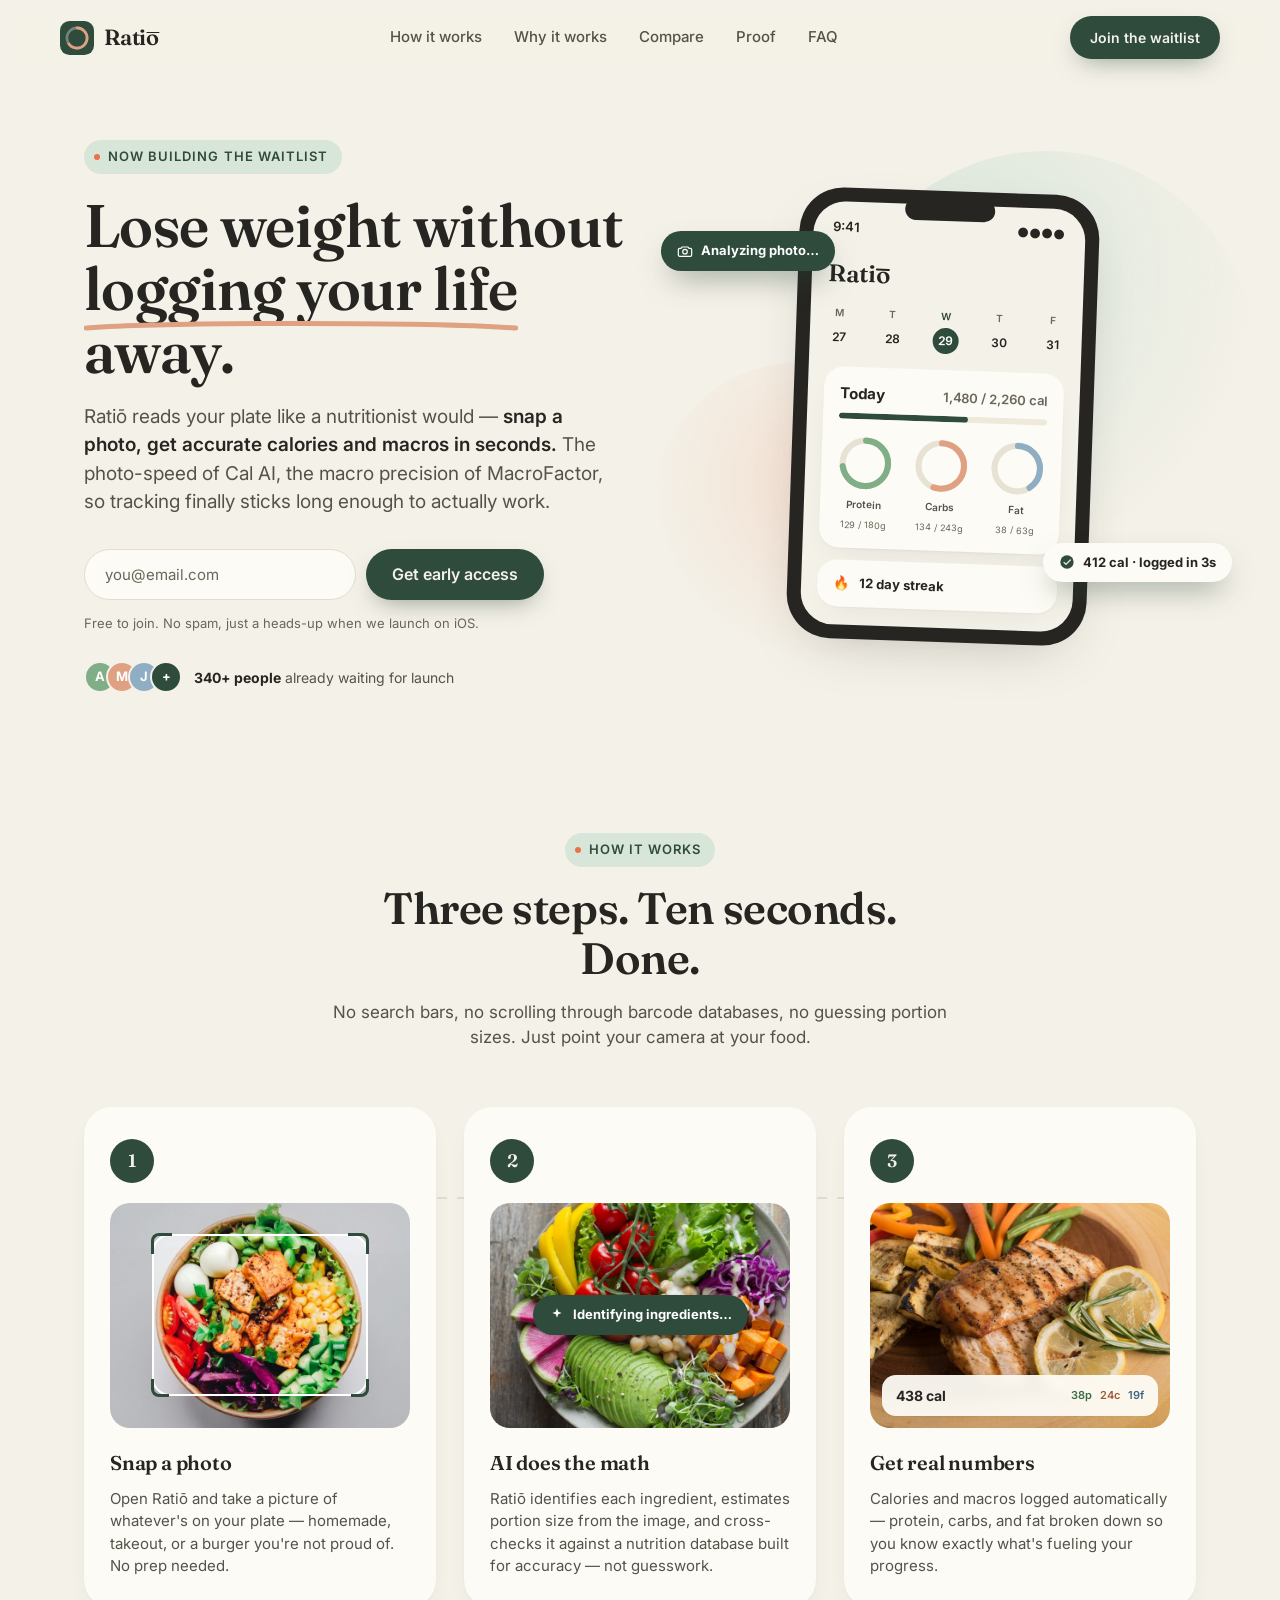
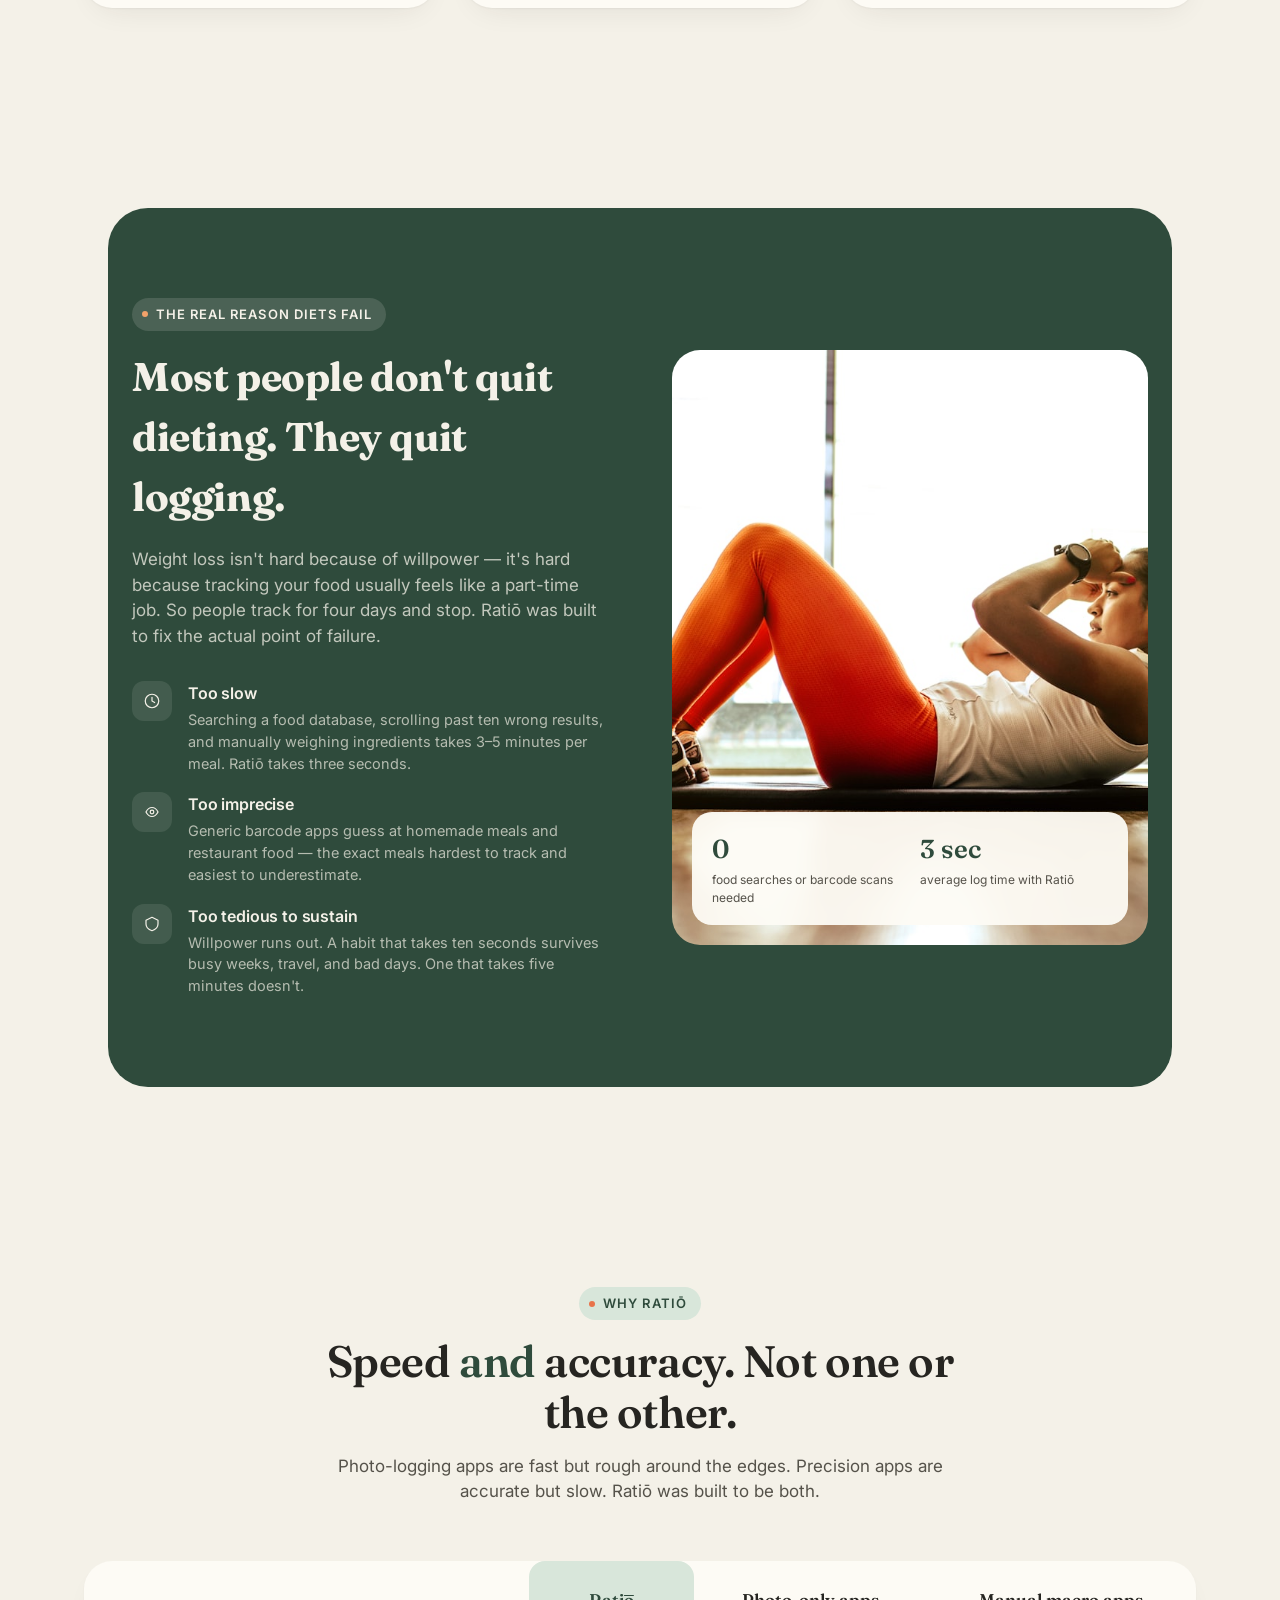
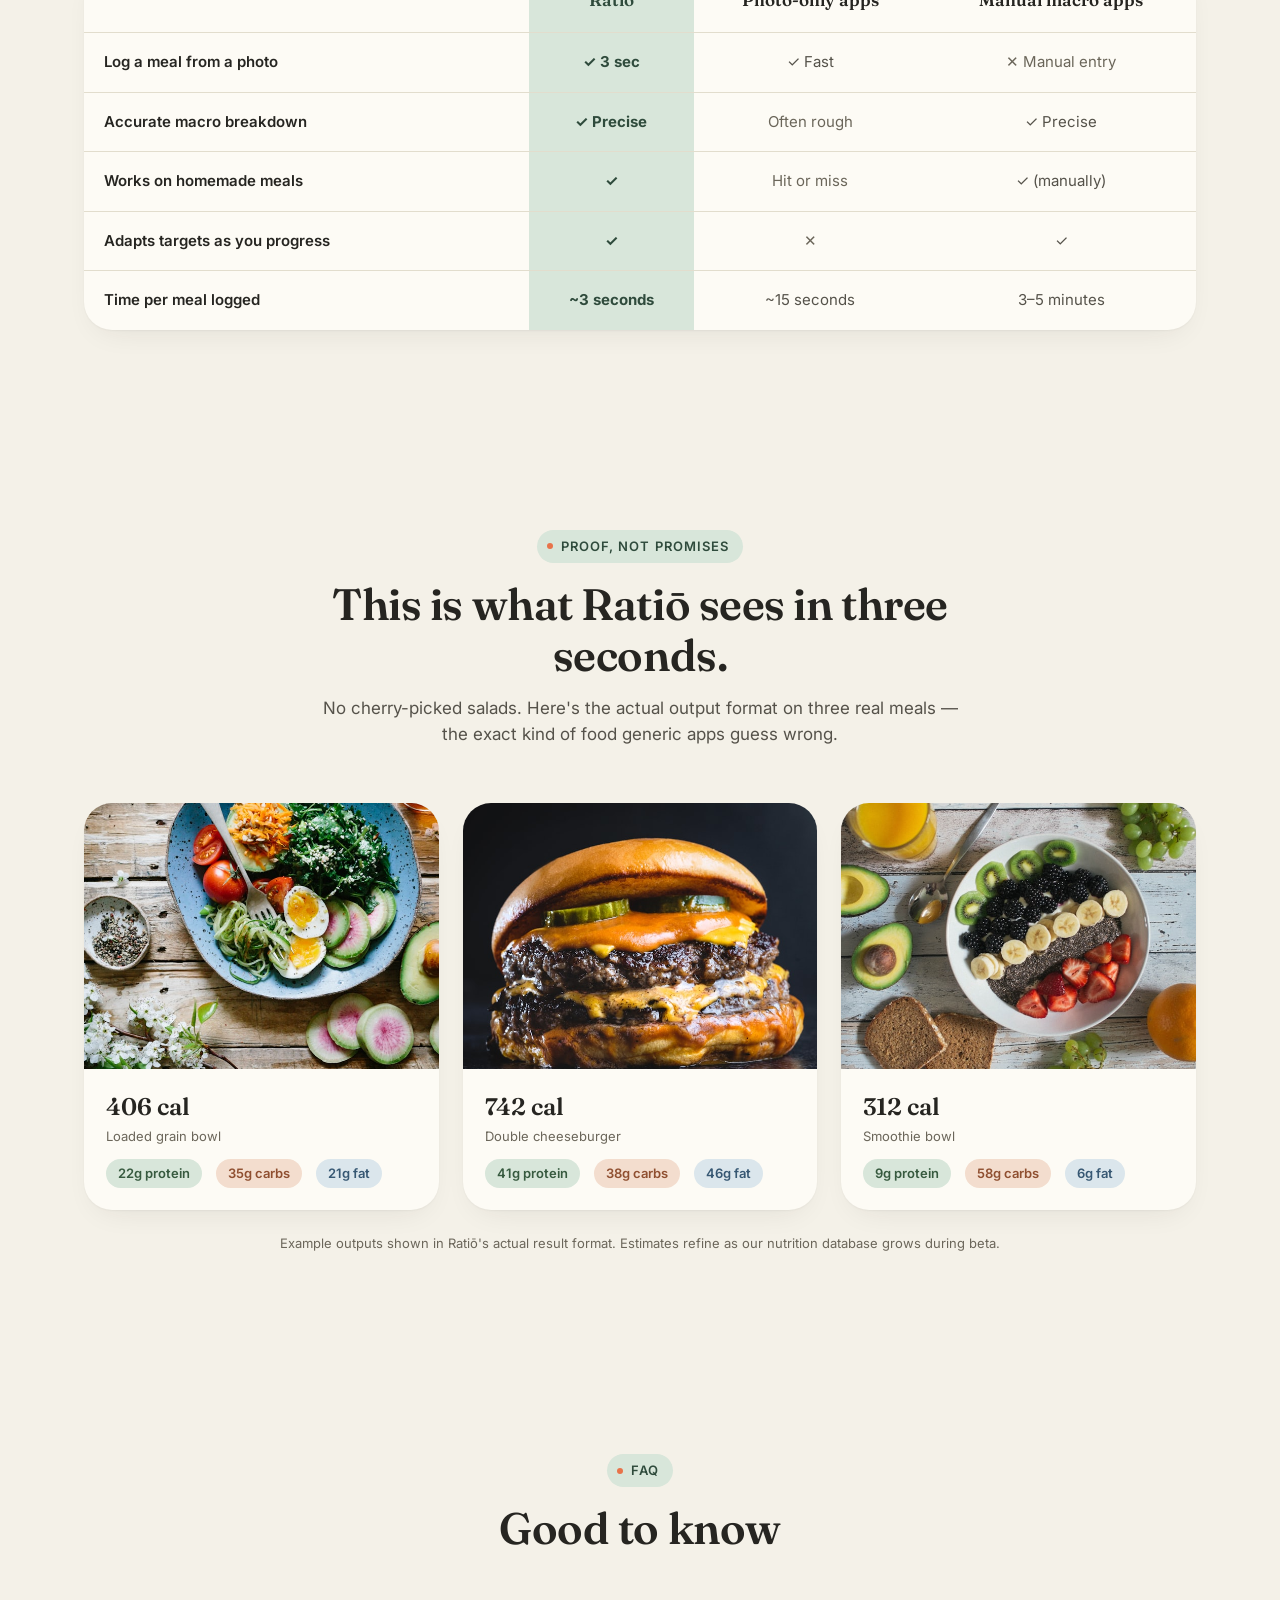
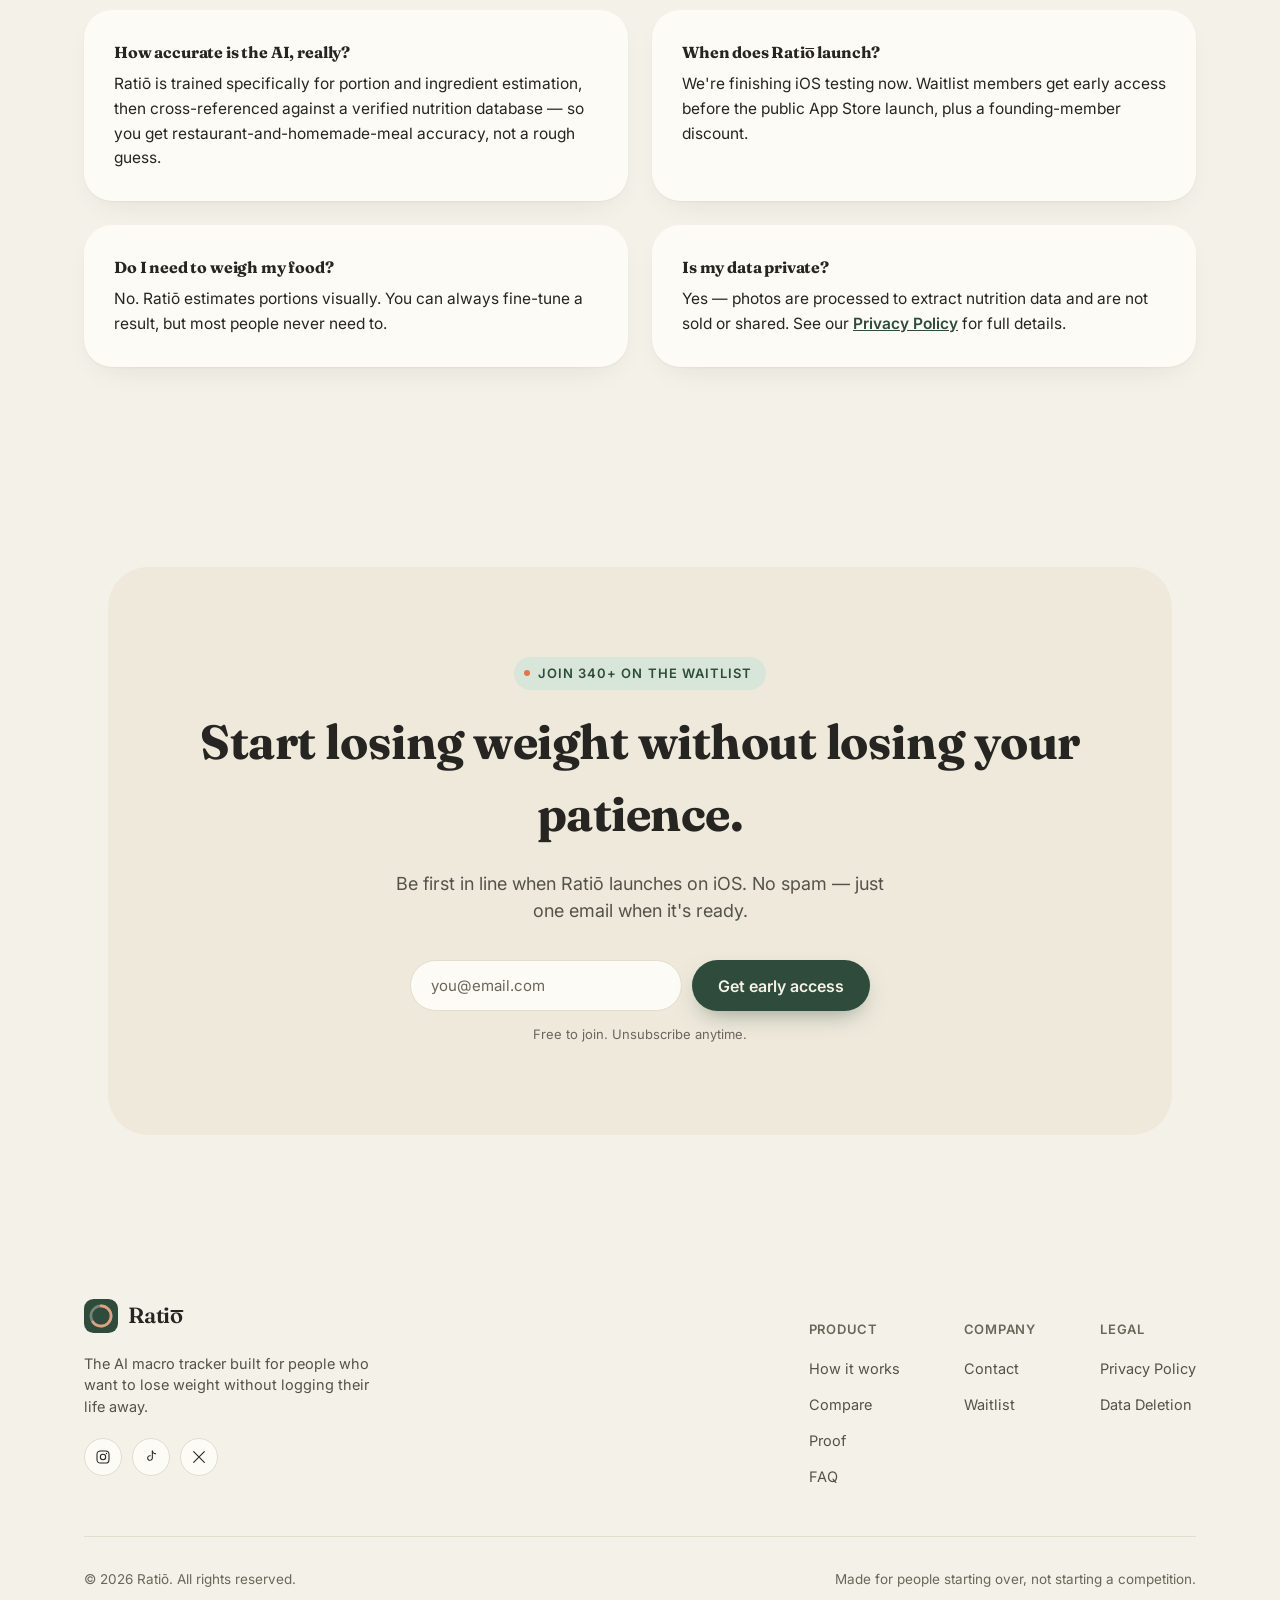
==== index.html @ 3ef9afa3 "Add Ratiō marketing landing page and privacy policy Static HTML/CSS/JS site with hero, how-it-works," ====
<!doctype html>
<html lang="en">
<head>
<meta charset="UTF-8" />
<meta name="viewport" content="width=device-width, initial-scale=1.0" />
<title>Ratiō — Snap a photo. Get your macros. Actually stick with it.</title>
<meta name="description" content="Ratiō is the AI calorie and macro tracker that reads your plate in seconds — the photo-speed of Cal AI with the accuracy of MacroFactor. Built for people who want to lose weight without the tedious logging." />

<meta property="og:title" content="Ratiō — AI Calorie & Macro Tracking" />
<meta property="og:description" content="Snap a photo. Get accurate calories and macros in seconds. The tracking app you'll actually stick with." />
<meta property="og:type" content="website" />
<meta property="og:url" content="https://ratioapp.com/" />
<meta property="og:image" content="https://ratioapp.com/assets/img/og-image.jpg" />
<meta property="og:image:width" content="1200" />
<meta property="og:image:height" content="630" />
<meta property="og:site_name" content="Ratiō" />
<meta name="twitter:card" content="summary_large_image" />
<meta name="twitter:title" content="Ratiō — AI Calorie & Macro Tracking" />
<meta name="twitter:description" content="Snap a photo. Get accurate calories and macros in seconds. The tracking app you'll actually stick with." />
<meta name="twitter:image" content="https://ratioapp.com/assets/img/og-image.jpg" />

<meta name="theme-color" content="#f4f1e8" />
<link rel="icon" href="data:image/svg+xml,%3Csvg xmlns='http://www.w3.org/2000/svg' viewBox='0 0 64 64'%3E%3Crect width='64' height='64' rx='16' fill='%232F4B3C'/%3E%3Ccircle cx='32' cy='32' r='19' fill='none' stroke='%23F4F1E8' stroke-width='5'/%3E%3Ccircle cx='32' cy='32' r='19' fill='none' stroke='%23E0A183' stroke-width='5' stroke-dasharray='60 60' stroke-linecap='round' transform='rotate(-90 32 32)'/%3E%3C/svg%3E" />
<link rel="apple-touch-icon" href="assets/img/apple-touch-icon.png" />
<link rel="icon" type="image/png" sizes="32x32" href="assets/img/favicon-32.png" />
<link rel="icon" type="image/png" sizes="512x512" href="assets/img/icon-512.png" />

<link rel="preconnect" href="https://fonts.googleapis.com">
<link rel="preconnect" href="https://fonts.gstatic.com" crossorigin>
<link href="https://fonts.googleapis.com/css2?family=Fraunces:opsz,wght@9..144,500;9..144,600;9..144,700&family=Inter:wght@400;500;600;700;800&display=swap" rel="stylesheet">

<link rel="stylesheet" href="styles.css" />
</head>
<body>

<header class="nav" id="nav">
  <div class="wrap nav-inner">
    <a href="/" class="brand">
      <svg class="brand-mark" viewBox="0 0 64 64" fill="none" xmlns="http://www.w3.org/2000/svg">
        <rect width="64" height="64" rx="18" fill="#2F4B3C"/>
        <circle cx="32" cy="32" r="19" fill="none" stroke="#F4F1E8" stroke-width="5" opacity="0.35"/>
        <circle cx="32" cy="32" r="19" fill="none" stroke="#E0A183" stroke-width="5" stroke-dasharray="119.4" stroke-dashoffset="42" stroke-linecap="round" transform="rotate(-90 32 32)"/>
      </svg>
      <span class="brand-name">Rati<span class="o-mac">o</span></span>
    </a>
    <nav class="nav-links">
      <a href="#how-it-works">How it works</a>
      <a href="#why">Why it works</a>
      <a href="#compare">Compare</a>
      <a href="#accuracy">Proof</a>
      <a href="#faq">FAQ</a>
    </nav>
    <div class="nav-cta">
      <a href="#waitlist" class="btn btn-primary">Join the waitlist</a>
    </div>
    <button class="nav-toggle" aria-label="Toggle menu" aria-expanded="false" aria-controls="mobile-menu">
      <svg class="icon-menu" width="18" height="18" viewBox="0 0 18 18" fill="none"><path d="M2 5h14M2 9h14M2 13h14" stroke="#262521" stroke-width="1.6" stroke-linecap="round"/></svg>
      <svg class="icon-close" width="18" height="18" viewBox="0 0 18 18" fill="none"><path d="M3 3l12 12M15 3L3 15" stroke="#262521" stroke-width="1.6" stroke-linecap="round"/></svg>
    </button>
    <nav class="mobile-menu" id="mobile-menu" aria-label="Mobile">
      <a href="#how-it-works">How it works</a>
      <a href="#why">Why it works</a>
      <a href="#compare">Compare</a>
      <a href="#accuracy">Proof</a>
      <a href="#faq">FAQ</a>
      <a href="#waitlist" class="btn btn-primary btn-block">Join the waitlist</a>
    </nav>
  </div>
</header>

<main>
  <!-- ============ HERO ============ -->
  <section class="hero">
    <div class="wrap hero-grid">
      <div class="hero-copy" data-reveal>
        <span class="eyebrow"><span class="dot"></span>Now building the waitlist</span>
        <h1>Lose weight without <span class="underline">logging your life<svg viewBox="0 0 300 12" preserveAspectRatio="none"><path d="M2 9C60 3 240 3 298 9" stroke="#E0A183" stroke-width="5" stroke-linecap="round" fill="none"/></svg></span> away.</h1>
        <p class="hero-sub">Ratiō reads your plate like a nutritionist would — <strong>snap a photo, get accurate calories and macros in seconds.</strong> The photo-speed of Cal AI, the macro precision of MacroFactor, so tracking finally sticks long enough to actually work.</p>

        <form class="waitlist-form" id="waitlist-form">
          <input type="email" id="waitlist-email" placeholder="you@email.com" required aria-label="Email address" />
          <button type="submit" class="btn btn-primary">Get early access</button>
        </form>
        <div class="form-success" id="form-success">
          <svg width="20" height="20" viewBox="0 0 20 20" fill="none"><circle cx="10" cy="10" r="10" fill="#2F4B3C"/><path d="M6 10.5l2.5 2.5L14 7.5" stroke="#F4F1E8" stroke-width="1.8" stroke-linecap="round" stroke-linejoin="round"/></svg>
          You're on the list — we'll email you when Ratiō launches.
        </div>
        <p class="form-note">Free to join. No spam, just a heads-up when we launch on iOS.</p>

        <div class="hero-proof">
          <div class="avatar-stack">
            <span>A</span><span>M</span><span>J</span><span>+</span>
          </div>
          <p class="hero-proof-text"><strong>340+ people</strong> already waiting for launch</p>
        </div>
      </div>

      <div class="hero-visual" data-reveal>
        <div class="blob blob-1"></div>
        <div class="blob blob-2"></div>

        <div class="snap-badge top">
          <svg width="16" height="16" viewBox="0 0 24 24" fill="none"><path d="M4 8h2l1.5-2h9L18 8h2a2 2 0 012 2v8a2 2 0 01-2 2H4a2 2 0 01-2-2v-8a2 2 0 012-2z" stroke="#fff" stroke-width="1.8" stroke-linejoin="round"/><circle cx="12" cy="13" r="3.4" stroke="#fff" stroke-width="1.8"/></svg>
          Analyzing photo…
        </div>

        <div class="phone">
          <div class="phone-notch"></div>
          <div class="phone-screen">
            <div class="phone-status">
              <span>9:41</span>
              <span>●●●●</span>
            </div>
            <div class="phone-body">
              <div class="phone-app-title">Rati<span class="o-mac">o</span></div>
              <div class="day-strip">
                <div class="day"><span>M</span><span class="num">27</span></div>
                <div class="day"><span>T</span><span class="num">28</span></div>
                <div class="day active"><span>W</span><span class="num">29</span></div>
                <div class="day"><span>T</span><span class="num">30</span></div>
                <div class="day"><span>F</span><span class="num">31</span></div>
              </div>

              <div class="today-card">
                <div class="today-card-head">
                  <span class="label">Today</span>
                  <span class="value">1,480 / 2,260 cal</span>
                </div>
                <div class="progress-track"><div class="progress-fill"></div></div>

                <div class="rings">
                  <div class="ring">
                    <svg width="56" height="56" viewBox="0 0 64 64">
                      <circle cx="32" cy="32" r="26" fill="none" stroke="#e7e2d3" stroke-width="7"/>
                      <circle cx="32" cy="32" r="26" fill="none" stroke="#7fae87" stroke-width="7" stroke-linecap="round" stroke-dasharray="163.4" stroke-dashoffset="46"/>
                    </svg>
                    <span class="ring-label">Protein</span>
                    <span class="ring-value">129 / 180g</span>
                  </div>
                  <div class="ring">
                    <svg width="56" height="56" viewBox="0 0 64 64">
                      <circle cx="32" cy="32" r="26" fill="none" stroke="#e7e2d3" stroke-width="7"/>
                      <circle cx="32" cy="32" r="26" fill="none" stroke="#e0a183" stroke-width="7" stroke-linecap="round" stroke-dasharray="163.4" stroke-dashoffset="74"/>
                    </svg>
                    <span class="ring-label">Carbs</span>
                    <span class="ring-value">134 / 243g</span>
                  </div>
                  <div class="ring">
                    <svg width="56" height="56" viewBox="0 0 64 64">
                      <circle cx="32" cy="32" r="26" fill="none" stroke="#e7e2d3" stroke-width="7"/>
                      <circle cx="32" cy="32" r="26" fill="none" stroke="#8faec4" stroke-width="7" stroke-linecap="round" stroke-dasharray="163.4" stroke-dashoffset="98"/>
                    </svg>
                    <span class="ring-label">Fat</span>
                    <span class="ring-value">38 / 63g</span>
                  </div>
                </div>
              </div>

              <div class="streak-card">
                <span>🔥</span> 12 day streak
              </div>
            </div>
          </div>
        </div>

        <div class="snap-badge bottom">
          <svg width="16" height="16" viewBox="0 0 24 24" fill="none"><circle cx="12" cy="12" r="10" fill="#2F4B3C"/><path d="M7.5 12.5l3 3L17 9" stroke="#F4F1E8" stroke-width="1.8" stroke-linecap="round" stroke-linejoin="round"/></svg>
          412 cal · logged in 3s
        </div>
      </div>
    </div>
  </section>

  <!-- ============ HOW IT WORKS ============ -->
  <section id="how-it-works">
    <div class="wrap">
      <div class="section-head" data-reveal>
        <span class="eyebrow"><span class="dot"></span>How it works</span>
        <h2>Three steps. Ten seconds. Done.</h2>
        <p>No search bars, no scrolling through barcode databases, no guessing portion sizes. Just point your camera at your food.</p>
      </div>

      <div class="steps">
        <div class="step" data-reveal>
          <div class="step-num">1</div>
          <div class="step-media">
            <img src="assets/img/gallery-bowl-white.jpg" alt="A plate of food being photographed for logging" loading="lazy" />
            <div class="step-overlay"><div class="scan-frame"><span class="c3"></span><span class="c4"></span></div></div>
          </div>
          <h3>Snap a photo</h3>
          <p>Open Ratiō and take a picture of whatever's on your plate — homemade, takeout, or a burger you're not proud of. No prep needed.</p>
        </div>

        <div class="step" data-reveal>
          <div class="step-num">2</div>
          <div class="step-media">
            <img src="assets/img/gallery-bowl-rainbow.jpg" alt="AI analyzing ingredients and portions" loading="lazy" />
            <div class="step-overlay">
              <div class="snap-badge" style="position:static;">
                <svg width="16" height="16" viewBox="0 0 24 24" fill="none"><path d="M12 2l1.8 5.2L19 9l-5.2 1.8L12 16l-1.8-5.2L5 9l5.2-1.8L12 2z" fill="#fff"/></svg>
                Identifying ingredients…
              </div>
            </div>
          </div>
          <h3>AI does the math</h3>
          <p>Ratiō identifies each ingredient, estimates portion size from the image, and cross-checks it against a nutrition database built for accuracy — not guesswork.</p>
        </div>

        <div class="step" data-reveal>
          <div class="step-num">3</div>
          <div class="step-media">
            <img src="assets/img/gallery-chicken.jpg" alt="Accurate calorie and macro results" loading="lazy" />
            <div class="step-overlay">
              <div class="result-chip">
                <span class="cal">438 cal</span>
                <span class="macros"><span class="p">38p</span><span class="c">24c</span><span class="f">19f</span></span>
              </div>
            </div>
          </div>
          <h3>Get real numbers</h3>
          <p>Calories and macros logged automatically — protein, carbs, and fat broken down so you know exactly what's fueling your progress.</p>
        </div>
      </div>
    </div>
  </section>

  <!-- ============ WHY PEOPLE QUIT ============ -->
  <section id="why">
    <div class="wrap">
      <div class="why" data-reveal>
        <div class="wrap">
          <div class="why-grid">
            <div class="why-copy">
              <span class="eyebrow"><span class="dot"></span>The real reason diets fail</span>
              <h2>Most people don't quit dieting. They quit logging.</h2>
              <p>Weight loss isn't hard because of willpower — it's hard because tracking your food usually feels like a part-time job. So people track for four days and stop. Ratiō was built to fix the actual point of failure.</p>

              <div class="pain-list">
                <div class="pain-item">
                  <div class="pain-icon">
                    <svg width="18" height="18" viewBox="0 0 24 24" fill="none"><circle cx="12" cy="12" r="9" stroke="#F4F1E8" stroke-width="1.6"/><path d="M12 7v5l3.5 2" stroke="#F4F1E8" stroke-width="1.6" stroke-linecap="round"/></svg>
                  </div>
                  <div>
                    <h4>Too slow</h4>
                    <p>Searching a food database, scrolling past ten wrong results, and manually weighing ingredients takes 3–5 minutes per meal. Ratiō takes three seconds.</p>
                  </div>
                </div>
                <div class="pain-item">
                  <div class="pain-icon">
                    <svg width="18" height="18" viewBox="0 0 24 24" fill="none"><path d="M4 12c2-4 6-6 8-6s6 2 8 6c-2 4-6 6-8 6s-6-2-8-6z" stroke="#F4F1E8" stroke-width="1.6"/><circle cx="12" cy="12" r="2.4" stroke="#F4F1E8" stroke-width="1.6"/></svg>
                  </div>
                  <div>
                    <h4>Too imprecise</h4>
                    <p>Generic barcode apps guess at homemade meals and restaurant food — the exact meals hardest to track and easiest to underestimate.</p>
                  </div>
                </div>
                <div class="pain-item">
                  <div class="pain-icon">
                    <svg width="18" height="18" viewBox="0 0 24 24" fill="none"><path d="M12 3l8 4v5c0 5-3.5 7.5-8 9-4.5-1.5-8-4-8-9V7l8-4z" stroke="#F4F1E8" stroke-width="1.6" stroke-linejoin="round"/></svg>
                  </div>
                  <div>
                    <h4>Too tedious to sustain</h4>
                    <p>Willpower runs out. A habit that takes ten seconds survives busy weeks, travel, and bad days. One that takes five minutes doesn't.</p>
                  </div>
                </div>
              </div>
            </div>

            <div class="why-visual">
              <img src="assets/img/workout-situps.jpg" alt="Person doing a workout, staying consistent with their fitness routine" loading="lazy" />
              <div class="stat-float">
                <div class="stat">
                  <div class="stat-num">0</div>
                  <div class="stat-label">food searches or barcode scans needed</div>
                </div>
                <div class="stat">
                  <div class="stat-num">3 sec</div>
                  <div class="stat-label">average log time with Ratiō</div>
                </div>
              </div>
            </div>
          </div>
        </div>
      </div>
    </div>
  </section>

  <!-- ============ COMPARISON ============ -->
  <section id="compare">
    <div class="wrap">
      <div class="section-head" data-reveal>
        <span class="eyebrow"><span class="dot"></span>Why Ratiō</span>
        <h2>Speed <em style="font-style:normal; color:var(--green);">and</em> accuracy. Not one or the other.</h2>
        <p>Photo-logging apps are fast but rough around the edges. Precision apps are accurate but slow. Ratiō was built to be both.</p>
      </div>

      <div class="compare-table-wrap" data-reveal>
        <table class="compare-table">
          <thead>
            <tr>
              <th></th>
              <th class="highlight">Rati<span class="o-mac">o</span></th>
              <th>Photo-only apps</th>
              <th>Manual macro apps</th>
            </tr>
          </thead>
          <tbody>
            <tr>
              <td>Log a meal from a photo</td>
              <td class="highlight-col"><span class="compare-plate">✓ 3 sec</span></td>
              <td>✓ Fast</td>
              <td><span class="icon-no">✕ Manual entry</span></td>
            </tr>
            <tr>
              <td>Accurate macro breakdown</td>
              <td class="highlight-col"><span class="compare-plate">✓ Precise</span></td>
              <td><span class="icon-no">Often rough</span></td>
              <td>✓ Precise</td>
            </tr>
            <tr>
              <td>Works on homemade meals</td>
              <td class="highlight-col"><span class="compare-plate">✓</span></td>
              <td><span class="icon-no">Hit or miss</span></td>
              <td>✓ (manually)</td>
            </tr>
            <tr>
              <td>Adapts targets as you progress</td>
              <td class="highlight-col"><span class="compare-plate">✓</span></td>
              <td><span class="icon-no">✕</span></td>
              <td>✓</td>
            </tr>
            <tr>
              <td>Time per meal logged</td>
              <td class="highlight-col"><span class="compare-plate">~3 seconds</span></td>
              <td>~15 seconds</td>
              <td>3–5 minutes</td>
            </tr>
          </tbody>
        </table>
      </div>
    </div>
  </section>


  <!-- ============ ACCURACY DEMO ============ -->
  <section id="accuracy">
    <div class="wrap">
      <div class="section-head" data-reveal>
        <span class="eyebrow"><span class="dot"></span>Proof, not promises</span>
        <h2>This is what Ratiō sees in three seconds.</h2>
        <p>No cherry-picked salads. Here's the actual output format on three real meals — the exact kind of food generic apps guess wrong.</p>
      </div>
      <div class="demo-strip" data-reveal>
        <div class="demo-card">
          <div class="demo-media">
            <img src="assets/img/gallery-bowl-blue.jpg" alt="Loaded grain bowl with egg and avocado analyzed by Ratiō" loading="lazy" />
          </div>
          <div class="demo-result">
            <div class="demo-result-head"><span class="demo-cal">406 cal</span><span class="demo-tag">Loaded grain bowl</span></div>
            <div class="demo-macros">
              <span class="p">22g protein</span>
              <span class="c">35g carbs</span>
              <span class="f">21g fat</span>
            </div>
          </div>
        </div>
        <div class="demo-card">
          <div class="demo-media">
            <img src="assets/img/gallery-burger.jpg" alt="Cheeseburger analyzed by Ratiō" loading="lazy" />
          </div>
          <div class="demo-result">
            <div class="demo-result-head"><span class="demo-cal">742 cal</span><span class="demo-tag">Double cheeseburger</span></div>
            <div class="demo-macros">
              <span class="p">41g protein</span>
              <span class="c">38g carbs</span>
              <span class="f">46g fat</span>
            </div>
          </div>
        </div>
        <div class="demo-card">
          <div class="demo-media">
            <img src="assets/img/gallery-smoothie-bowl.jpg" alt="Smoothie bowl analyzed by Ratiō" loading="lazy" />
          </div>
          <div class="demo-result">
            <div class="demo-result-head"><span class="demo-cal">312 cal</span><span class="demo-tag">Smoothie bowl</span></div>
            <div class="demo-macros">
              <span class="p">9g protein</span>
              <span class="c">58g carbs</span>
              <span class="f">6g fat</span>
            </div>
          </div>
        </div>
      </div>
      <p class="demo-footnote">Example outputs shown in Ratiō's actual result format. Estimates refine as our nutrition database grows during beta.</p>
    </div>
  </section>

  <!-- ============ FAQ ============ -->
  <section id="faq">
    <div class="wrap">
      <div class="section-head" data-reveal>
        <span class="eyebrow"><span class="dot"></span>FAQ</span>
        <h2>Good to know</h2>
      </div>
      <div class="quote-strip" data-reveal>
        <div class="quote-card">
          <h3 style="font-size:16px; font-family:'Fraunces',serif; margin-bottom:8px;">How accurate is the AI, really?</h3>
          <p class="body" style="margin-bottom:0;">Ratiō is trained specifically for portion and ingredient estimation, then cross-referenced against a verified nutrition database — so you get restaurant-and-homemade-meal accuracy, not a rough guess.</p>
        </div>
        <div class="quote-card">
          <h3 style="font-size:16px; font-family:'Fraunces',serif; margin-bottom:8px;">When does Rati<span class="o-mac">o</span> launch?</h3>
          <p class="body" style="margin-bottom:0;">We're finishing iOS testing now. Waitlist members get early access before the public App Store launch, plus a founding-member discount.</p>
        </div>
        <div class="quote-card">
          <h3 style="font-size:16px; font-family:'Fraunces',serif; margin-bottom:8px;">Do I need to weigh my food?</h3>
          <p class="body" style="margin-bottom:0;">No. Ratiō estimates portions visually. You can always fine-tune a result, but most people never need to.</p>
        </div>
        <div class="quote-card">
          <h3 style="font-size:16px; font-family:'Fraunces',serif; margin-bottom:8px;">Is my data private?</h3>
          <p class="body" style="margin-bottom:0;">Yes — photos are processed to extract nutrition data and are not sold or shared. See our <a href="privacy.html" style="color:var(--green); font-weight:600;">Privacy Policy</a> for full details.</p>
        </div>
      </div>
    </div>
  </section>

  <!-- ============ FINAL CTA ============ -->
  <section id="waitlist">
    <div class="wrap">
      <div class="final-cta" data-reveal>
        <span class="eyebrow"><span class="dot"></span>Join 340+ on the waitlist</span>
        <h2>Start losing weight without losing your patience.</h2>
        <p>Be first in line when Ratiō launches on iOS. No spam — just one email when it's ready.</p>
        <form class="waitlist-form" id="waitlist-form-2">
          <input type="email" id="waitlist-email-2" placeholder="you@email.com" required aria-label="Email address" />
          <button type="submit" class="btn btn-primary">Get early access</button>
        </form>
        <div class="form-success" id="form-success-2">
          <svg width="20" height="20" viewBox="0 0 20 20" fill="none"><circle cx="10" cy="10" r="10" fill="#2F4B3C"/><path d="M6 10.5l2.5 2.5L14 7.5" stroke="#F4F1E8" stroke-width="1.8" stroke-linecap="round" stroke-linejoin="round"/></svg>
          You're on the list — we'll email you when Ratiō launches.
        </div>
        <span class="form-note">Free to join. Unsubscribe anytime.</span>
      </div>
    </div>
  </section>
</main>

<footer>
  <div class="wrap">
    <div class="footer-top">
      <div class="footer-brand">
        <a href="/" class="brand">
          <svg class="brand-mark" viewBox="0 0 64 64" fill="none" xmlns="http://www.w3.org/2000/svg">
            <rect width="64" height="64" rx="18" fill="#2F4B3C"/>
            <circle cx="32" cy="32" r="19" fill="none" stroke="#F4F1E8" stroke-width="5" opacity="0.35"/>
            <circle cx="32" cy="32" r="19" fill="none" stroke="#E0A183" stroke-width="5" stroke-dasharray="119.4" stroke-dashoffset="42" stroke-linecap="round" transform="rotate(-90 32 32)"/>
          </svg>
          <span class="brand-name">Rati<span class="o-mac">o</span></span>
        </a>
        <p>The AI macro tracker built for people who want to lose weight without logging their life away.</p>
        <div class="footer-social">
          <a href="#" aria-label="Instagram"><svg width="16" height="16" viewBox="0 0 24 24" fill="none"><rect x="3" y="3" width="18" height="18" rx="5" stroke="#262521" stroke-width="1.6"/><circle cx="12" cy="12" r="4" stroke="#262521" stroke-width="1.6"/><circle cx="17.2" cy="6.8" r="1" fill="#262521"/></svg></a>
          <a href="#" aria-label="TikTok"><svg width="16" height="16" viewBox="0 0 24 24" fill="none"><path d="M14 3v10.5a3.5 3.5 0 11-3-3.46" stroke="#262521" stroke-width="1.6" stroke-linecap="round"/><path d="M14 3c.5 2.5 2 4 5 4.2" stroke="#262521" stroke-width="1.6" stroke-linecap="round"/></svg></a>
          <a href="#" aria-label="X"><svg width="16" height="16" viewBox="0 0 24 24" fill="none"><path d="M4 4l16 16M20 4L4 20" stroke="#262521" stroke-width="1.6" stroke-linecap="round"/></svg></a>
        </div>
      </div>
      <div class="footer-cols">
        <div class="footer-col">
          <h5>Product</h5>
          <ul>
            <li><a href="#how-it-works">How it works</a></li>
            <li><a href="#compare">Compare</a></li>
            <li><a href="#accuracy">Proof</a></li>
            <li><a href="#faq">FAQ</a></li>
          </ul>
        </div>
        <div class="footer-col">
          <h5>Company</h5>
          <ul>
            <li><a href="mailto:hello@ratioapp.com">Contact</a></li>
            <li><a href="#waitlist">Waitlist</a></li>
          </ul>
        </div>
        <div class="footer-col">
          <h5>Legal</h5>
          <ul>
            <li><a href="privacy.html">Privacy Policy</a></li>
            <li><a href="privacy.html#data-deletion">Data Deletion</a></li>
          </ul>
        </div>
      </div>
    </div>
    <div class="footer-bottom">
      <span>© 2026 Ratiō. All rights reserved.</span>
      <span>Made for people starting over, not starting a competition.</span>
    </div>
  </div>
</footer>

<script src="script.js"></script>
</body>
</html>
---- styles.css ----
/* =========================================================
   Ratiō — marketing site styles
   Clean, warm, Scandinavian-minimal. Cream + forest green.
   ========================================================= */

:root {
  --cream: #f4f1e8;
  --cream-2: #eee9db;
  --card: #fdfbf5;
  --ink: #262521;
  --ink-soft: #55524a;
  --muted: #6b665a;
  --line: #e2ddcd;

  --green: #2f4b3c;
  --green-dark: #223a2d;
  --green-soft: #7fae87;
  --green-pale: #d8e6da;

  --peach: #e0a183;
  --peach-pale: #f3ddce;
  --blue: #8faec4;
  --blue-pale: #dbe6ec;
  --flame: #e8734a;

  --radius-lg: 28px;
  --radius-md: 20px;
  --radius-sm: 14px;
  --radius-pill: 999px;

  --shadow-card: 0 1px 2px rgba(38, 37, 33, 0.04), 0 12px 32px -16px rgba(38, 37, 33, 0.12);
  --shadow-soft: 0 20px 60px -30px rgba(38, 37, 33, 0.35);

  --container: 1160px;
  --ease: cubic-bezier(0.16, 1, 0.3, 1);
}

* { box-sizing: border-box; }
html { scroll-behavior: smooth; }

body {
  margin: 0;
  font-family: "Inter", -apple-system, BlinkMacSystemFont, "Segoe UI", Helvetica, Arial, sans-serif;
  background: var(--cream);
  color: var(--ink);
  -webkit-font-smoothing: antialiased;
  line-height: 1.5;
  overflow-x: hidden;
}

img { max-width: 100%; display: block; }

.wrap {
  width: 100%;
  max-width: var(--container);
  margin: 0 auto;
  padding: 0 24px;
}

a { color: inherit; }

:focus-visible {
  outline: 2.5px solid var(--green-soft);
  outline-offset: 3px;
  border-radius: 4px;
}
.btn:focus-visible { outline-offset: 3px; }

@media (prefers-reduced-motion: reduce) {
  html { scroll-behavior: auto; }
  [data-reveal] { opacity: 1 !important; transform: none !important; transition: none !important; }
  * { animation-duration: 0.01ms !important; transition-duration: 0.01ms !important; }
}

h1, h2, h3, h4 { font-family: "Fraunces", Georgia, "Times New Roman", serif; margin: 0; letter-spacing: -0.01em; }

/* Fraunces doesn't render the ō macron glyph reliably, so we draw it manually
   wherever "Rati[o]" appears in a Fraunces context (see .o-mac usage in markup). */
.o-mac { position: relative; display: inline-block; line-height: 1; }
.o-mac::after {
  content: "";
  position: absolute;
  left: 50%;
  bottom: 0.66em;
  transform: translateX(-50%);
  width: 0.6em;
  height: 0.08em;
  background: currentColor;
  border-radius: 1px;
}

p { margin: 0; }

.eyebrow {
  display: inline-flex;
  align-items: center;
  gap: 8px;
  font-size: 13px;
  font-weight: 600;
  letter-spacing: 0.08em;
  text-transform: uppercase;
  color: var(--green);
  background: var(--green-pale);
  padding: 7px 14px 7px 10px;
  border-radius: var(--radius-pill);
}

.eyebrow .dot { width: 6px; height: 6px; border-radius: 50%; background: var(--flame); }

/* ---------- Buttons ---------- */
.btn {
  display: inline-flex;
  align-items: center;
  justify-content: center;
  gap: 8px;
  font-family: inherit;
  font-size: 16px;
  font-weight: 600;
  padding: 15px 26px;
  border-radius: var(--radius-pill);
  border: none;
  cursor: pointer;
  text-decoration: none;
  transition: transform 0.25s var(--ease), box-shadow 0.25s var(--ease), background 0.2s ease;
  white-space: nowrap;
}
.btn-primary { background: var(--green); color: var(--cream); box-shadow: 0 10px 24px -10px rgba(47, 75, 60, 0.55); }
.btn-primary:hover { background: var(--green-dark); transform: translateY(-2px); box-shadow: 0 16px 30px -12px rgba(47, 75, 60, 0.6); }
.btn-ghost { background: transparent; color: var(--ink); border: 1.5px solid var(--line); }
.btn-ghost:hover { border-color: var(--green); color: var(--green); }
.btn-block { width: 100%; }

/* ---------- Nav ---------- */
.nav {
  position: sticky;
  top: 0;
  z-index: 50;
  background: rgba(244, 241, 232, 0.85);
  backdrop-filter: blur(14px) saturate(1.4);
  -webkit-backdrop-filter: blur(14px) saturate(1.4);
  border-bottom: 1px solid transparent;
  transition: border-color 0.3s ease;
}
.nav.scrolled { border-bottom-color: var(--line); }
.nav-inner {
  display: flex;
  align-items: center;
  justify-content: space-between;
  padding: 16px 0;
}
.brand { display: inline-flex; align-items: center; gap: 10px; text-decoration: none; }
.brand-mark { width: 34px; height: 34px; flex-shrink: 0; }
.brand-name {
  font-family: "Fraunces", Georgia, serif;
  font-size: 22px;
  font-weight: 600;
  color: var(--ink);
  letter-spacing: -0.01em;
}
.nav-links { display: flex; align-items: center; gap: 32px; }
.nav-links a {
  font-size: 15px;
  font-weight: 500;
  text-decoration: none;
  color: var(--ink-soft);
  transition: color 0.2s ease;
}
.nav-links a:hover { color: var(--green); }
.nav-cta { display: flex; align-items: center; gap: 14px; }
.nav-cta .btn { padding: 11px 20px; font-size: 14px; }
.nav-toggle {
  display: none;
  cursor: pointer;
  border: 1px solid var(--line);
  background: var(--card);
}
.nav-toggle .icon-close { display: none; }
.nav-toggle[aria-expanded="true"] .icon-menu { display: none; }
.nav-toggle[aria-expanded="true"] .icon-close { display: block; }

.mobile-menu {
  display: none;
  flex-direction: column;
  gap: 2px;
  position: absolute;
  top: 100%;
  left: 0;
  right: 0;
  background: var(--cream);
  border-bottom: 1px solid var(--line);
  box-shadow: var(--shadow-card);
  padding: 8px 24px 24px;
}
.mobile-menu.open { display: flex; }
.mobile-menu a {
  padding: 14px 4px;
  font-size: 16px;
  font-weight: 500;
  text-decoration: none;
  color: var(--ink);
  border-bottom: 1px solid var(--line);
}
.mobile-menu a:last-of-type { border-bottom: none; }
.mobile-menu .btn { margin-top: 14px; }

/* ---------- Hero ---------- */
.hero {
  position: relative;
  padding: 64px 0 40px;
  overflow: hidden;
}
.hero-grid {
  display: grid;
  grid-template-columns: 1.05fr 0.95fr;
  gap: 48px;
  align-items: center;
}
.hero-copy h1 {
  font-size: clamp(36px, 5vw, 60px);
  font-weight: 600;
  line-height: 1.05;
  color: var(--ink);
  margin: 20px 0 20px;
}
.hero-copy h1 em {
  font-style: normal;
  color: var(--green);
  position: relative;
  white-space: nowrap;
}
.hero-copy h1 .underline {
  position: relative;
  white-space: nowrap;
}
.hero-copy h1 .underline svg {
  position: absolute;
  left: 0;
  bottom: -6px;
  width: 100%;
  height: 12px;
}
.hero-sub {
  font-size: 19px;
  color: var(--ink-soft);
  max-width: 520px;
  margin-bottom: 32px;
}
.hero-sub strong { color: var(--ink); font-weight: 600; }

.waitlist-form {
  display: flex;
  gap: 10px;
  max-width: 460px;
  margin-bottom: 14px;
}
.waitlist-form input[type="email"] {
  flex: 1;
  min-width: 0;
  padding: 15px 20px;
  border-radius: var(--radius-pill);
  border: 1.5px solid var(--line);
  background: var(--card);
  font-family: inherit;
  font-size: 15px;
  color: var(--ink);
  outline: none;
  transition: border-color 0.2s ease, box-shadow 0.2s ease;
}
.waitlist-form input[type="email"]::placeholder { color: var(--muted); }
.waitlist-form input[type="email"]:focus { border-color: var(--green-soft); box-shadow: 0 0 0 4px var(--green-pale); }
.waitlist-form button { flex-shrink: 0; }

.form-note { font-size: 13px; color: var(--muted); }
.form-success {
  display: none;
  align-items: center;
  gap: 10px;
  font-size: 15px;
  font-weight: 600;
  color: var(--green);
  background: var(--green-pale);
  padding: 14px 20px;
  border-radius: var(--radius-md);
  max-width: 460px;
  margin-bottom: 14px;
}
.form-success.visible { display: flex; }
.waitlist-form.hidden { display: none; }

.hero-proof {
  display: flex;
  align-items: center;
  gap: 12px;
  margin-top: 28px;
}
.avatar-stack { display: flex; }
.avatar-stack span {
  width: 32px; height: 32px;
  border-radius: 50%;
  border: 2.5px solid var(--cream);
  margin-left: -10px;
  background: var(--green-soft);
  display: flex; align-items: center; justify-content: center;
  font-size: 13px; font-weight: 700; color: #fff;
}
.avatar-stack span:first-child { margin-left: 0; }
.avatar-stack span:nth-child(1) { background: #7fae87; }
.avatar-stack span:nth-child(2) { background: #e0a183; }
.avatar-stack span:nth-child(3) { background: #8faec4; }
.avatar-stack span:nth-child(4) { background: #2f4b3c; }
.hero-proof-text { font-size: 14px; color: var(--ink-soft); }
.hero-proof-text strong { color: var(--ink); }

/* ---------- Hero visual: phone mockup ---------- */
.hero-visual { position: relative; display: flex; justify-content: center; }
.blob {
  position: absolute;
  border-radius: 50%;
  filter: blur(0px);
  z-index: 0;
}
.blob-1 { width: 420px; height: 420px; background: radial-gradient(circle at 30% 30%, var(--green-pale), transparent 70%); top: -40px; right: -60px; }
.blob-2 { width: 300px; height: 300px; background: radial-gradient(circle at 60% 40%, var(--peach-pale), transparent 70%); bottom: -20px; left: -40px; }

.phone {
  position: relative;
  z-index: 1;
  width: 300px;
  background: var(--ink);
  border-radius: 44px;
  padding: 14px;
  box-shadow: var(--shadow-soft);
  transform: rotate(2deg);
}
.phone-screen {
  background: var(--cream);
  border-radius: 32px;
  overflow: hidden;
  position: relative;
}
.phone-notch {
  position: absolute;
  top: 8px; left: 50%; transform: translateX(-50%);
  width: 90px; height: 22px;
  background: var(--ink);
  border-radius: 14px;
  z-index: 5;
}
.phone-status {
  display: flex; justify-content: space-between; align-items: center;
  padding: 16px 20px 4px;
  font-size: 13px; font-weight: 600; color: var(--ink);
}
.phone-body { padding: 10px 16px 18px; }
.phone-app-title { font-family: "Fraunces", serif; font-size: 24px; font-weight: 600; margin: 4px 0 14px; }

.day-strip { display: flex; justify-content: space-between; margin-bottom: 16px; }
.day-strip .day {
  display: flex; flex-direction: column; align-items: center; gap: 4px;
  font-size: 10px; color: var(--muted); font-weight: 600;
}
.day-strip .day .num {
  width: 26px; height: 26px; border-radius: 50%;
  display: flex; align-items: center; justify-content: center;
  font-size: 12px; color: var(--ink);
}
.day-strip .day.active .num { background: var(--green); color: #fff; }
.day-strip .day.active { color: var(--green); }

.today-card {
  background: var(--card);
  border-radius: var(--radius-md);
  padding: 16px;
  box-shadow: var(--shadow-card);
  margin-bottom: 12px;
}
.today-card-head { display: flex; justify-content: space-between; align-items: baseline; margin-bottom: 8px; }
.today-card-head .label { font-weight: 700; font-size: 15px; }
.today-card-head .value { font-size: 13px; font-weight: 600; color: var(--muted); }
.progress-track { height: 6px; background: var(--cream-2); border-radius: var(--radius-pill); overflow: hidden; margin-bottom: 16px; }
.progress-fill { height: 100%; width: 62%; background: var(--green); border-radius: var(--radius-pill); }

.rings { display: flex; justify-content: space-between; }
.ring { display: flex; flex-direction: column; align-items: center; gap: 6px; }
.ring svg { transform: rotate(-90deg); }
.ring-label { font-size: 10px; color: var(--ink-soft); font-weight: 600; }
.ring-value { font-size: 9px; color: var(--muted); }
.ring-num { font-size: 13px; font-weight: 700; fill: var(--ink); }

.streak-card {
  background: var(--card);
  border-radius: var(--radius-md);
  padding: 14px 16px;
  box-shadow: var(--shadow-card);
  display: flex; align-items: center; gap: 10px;
  font-size: 13px; font-weight: 700;
}

.snap-badge {
  position: absolute;
  z-index: 2;
  background: var(--green);
  color: #fff;
  font-size: 13px;
  font-weight: 700;
  padding: 10px 16px;
  border-radius: var(--radius-pill);
  box-shadow: 0 14px 30px -10px rgba(47, 75, 60, 0.55);
  display: flex;
  align-items: center;
  gap: 8px;
}
.snap-badge.top { top: 40px; left: -30px; }
.snap-badge.bottom { bottom: 60px; right: -36px; background: var(--card); color: var(--ink); }
.snap-badge.bottom svg circle,
.snap-badge.bottom svg path { }

/* ---------- Section basics ---------- */
section { position: relative; padding: 100px 0; scroll-margin-top: 84px; }
.section-head { max-width: 640px; margin: 0 auto 56px; text-align: center; }
.section-head h2 { font-size: clamp(30px, 4vw, 44px); font-weight: 600; line-height: 1.15; margin-top: 16px; }
.section-head p { font-size: 17px; color: var(--ink-soft); margin-top: 16px; }
.section-head.left { margin-left: 0; text-align: left; }

/* ---------- How it works ---------- */
.steps {
  display: grid;
  grid-template-columns: repeat(3, 1fr);
  gap: 28px;
  position: relative;
}
.steps::before {
  content: "";
  position: absolute;
  top: 90px; left: 12%; right: 12%;
  height: 2px;
  background: repeating-linear-gradient(90deg, var(--line) 0 10px, transparent 10px 20px);
  z-index: 0;
}
.step {
  background: var(--card);
  border-radius: var(--radius-lg);
  padding: 32px 26px 30px;
  box-shadow: var(--shadow-card);
  position: relative;
  z-index: 1;
}
.step-num {
  width: 44px; height: 44px;
  border-radius: 50%;
  background: var(--green);
  color: var(--cream);
  display: flex; align-items: center; justify-content: center;
  font-family: "Fraunces", serif;
  font-weight: 600;
  font-size: 18px;
  margin-bottom: 20px;
}
.step-media {
  border-radius: var(--radius-md);
  overflow: hidden;
  aspect-ratio: 4/3;
  margin-bottom: 20px;
  background: var(--cream-2);
  position: relative;
}
.step-media img { width: 100%; height: 100%; object-fit: cover; }
.step-media .step-overlay {
  position: absolute; inset: 0;
  display: flex; align-items: center; justify-content: center;
}
.step h3 { font-size: 20px; font-weight: 600; margin-bottom: 10px; }
.step p { color: var(--ink-soft); font-size: 15px; }

.scan-frame {
  position: absolute; inset: 14%;
  border: 2.5px solid #fff;
  border-radius: 18px;
  box-shadow: 0 0 0 2000px rgba(38,37,33,0.18);
}
.scan-frame::before, .scan-frame::after,
.scan-frame .c3, .scan-frame .c4 {
  content: ""; position: absolute; width: 18px; height: 18px;
  border: 3px solid var(--green);
}
.scan-frame::before { top: -3px; left: -3px; border-right: none; border-bottom: none; border-radius: 8px 0 0 0; }
.scan-frame::after { top: -3px; right: -3px; border-left: none; border-bottom: none; border-radius: 0 8px 0 0; }
.scan-frame .c3 { bottom: -3px; left: -3px; border-right: none; border-top: none; border-radius: 0 0 0 8px; }
.scan-frame .c4 { bottom: -3px; right: -3px; border-left: none; border-top: none; border-radius: 0 0 8px 0; }

.result-chip {
  position: absolute;
  bottom: 12px; left: 12px; right: 12px;
  background: rgba(253, 251, 245, 0.95);
  backdrop-filter: blur(6px);
  border-radius: 14px;
  padding: 10px 14px;
  display: flex;
  justify-content: space-between;
  align-items: center;
  box-shadow: var(--shadow-card);
}
.result-chip .cal { font-weight: 700; font-size: 14px; }
.result-chip .macros { display: flex; gap: 8px; font-size: 11px; font-weight: 600; }
.result-chip .macros span.p { color: #3d6b47; }
.result-chip .macros span.c { color: #a05a37; }
.result-chip .macros span.f { color: #3d6685; }

/* ---------- Why people quit ---------- */
.why {
  background: var(--green);
  color: var(--cream);
  border-radius: 40px;
  margin: 0 24px;
  padding: 90px 0;
  overflow: hidden;
  position: relative;
}
.why .wrap { position: relative; z-index: 1; }
.why-grid {
  display: grid;
  grid-template-columns: 1fr 1fr;
  gap: 64px;
  align-items: center;
}
.why .eyebrow { background: rgba(244,241,232,0.14); color: var(--cream); }
.why .eyebrow .dot { background: #f2a26a; }
.why-copy h2 { color: var(--cream); font-size: clamp(28px, 3.6vw, 40px); margin: 16px 0 20px; }
.why-copy > p { color: rgba(244,241,232,0.75); font-size: 17px; margin-bottom: 32px; }

.pain-list { display: flex; flex-direction: column; gap: 18px; }
.pain-item { display: flex; gap: 16px; align-items: flex-start; }
.pain-icon {
  width: 40px; height: 40px; flex-shrink: 0;
  border-radius: 12px;
  background: rgba(244,241,232,0.1);
  display: flex; align-items: center; justify-content: center;
}
.pain-item h4 { color: var(--cream); font-size: 16px; font-weight: 600; font-family: inherit; margin-bottom: 4px; }
.pain-item p { color: rgba(244,241,232,0.68); font-size: 14.5px; }

.why-visual {
  position: relative;
  border-radius: var(--radius-lg);
  overflow: hidden;
  aspect-ratio: 4/5;
}
.why-visual img { width: 100%; height: 100%; object-fit: cover; }
.why-visual .stat-float {
  position: absolute;
  bottom: 20px; left: 20px; right: 20px;
  background: rgba(253,251,245,0.95);
  backdrop-filter: blur(8px);
  border-radius: var(--radius-md);
  padding: 18px 20px;
  display: flex;
  gap: 20px;
}
.stat-float .stat { flex: 1; }
.stat-float .stat-num { font-family: "Fraunces", serif; font-size: 26px; font-weight: 600; color: var(--green); }
.stat-float .stat-label { font-size: 12px; color: var(--ink-soft); margin-top: 2px; }

/* ---------- Comparison ---------- */
.compare-table-wrap {
  background: var(--card);
  border-radius: var(--radius-lg);
  box-shadow: var(--shadow-card);
  overflow-x: auto;
  -webkit-overflow-scrolling: touch;
}
.compare-table { width: 100%; min-width: 560px; border-collapse: collapse; }
.compare-table th, .compare-table td {
  padding: 18px 20px;
  text-align: center;
  font-size: 15px;
  border-bottom: 1px solid var(--line);
}
.compare-table td:first-child, .compare-table th:first-child {
  text-align: left;
  font-weight: 600;
  color: var(--ink);
  width: 40%;
}
.compare-table thead th {
  font-family: "Fraunces", serif;
  font-size: 17px;
  font-weight: 600;
  padding-top: 26px;
  padding-bottom: 20px;
}
.compare-table thead th.highlight { color: var(--green); }
.compare-table thead th:first-child { font-family: inherit; font-size: 13px; text-transform: uppercase; letter-spacing: 0.06em; color: var(--muted); }
.compare-table tbody td { color: var(--ink-soft); }
.compare-table tbody tr:last-child td { border-bottom: none; }
.compare-table td.highlight-col, .compare-table th.highlight {
  background: var(--green-pale);
}
.compare-table td.highlight-col { position: relative; }
.compare-table thead th.highlight { border-radius: 16px 16px 0 0; }
.icon-yes { color: var(--green); }
.icon-no { color: var(--muted); }
.compare-plate {
  display: inline-flex;
  align-items: center;
  gap: 6px;
  font-weight: 700;
  color: var(--green);
}

/* ---------- Quote strip (FAQ grid) ---------- */
.quote-strip {
  display: grid;
  grid-template-columns: repeat(2, 1fr);
  gap: 24px;
}
.quote-card {
  background: var(--card);
  border-radius: var(--radius-lg);
  padding: 30px;
  box-shadow: var(--shadow-card);
}
.quote-card p.body { font-size: 15.5px; color: var(--ink); margin-bottom: 0; line-height: 1.6; }

/* ---------- Accuracy demo ---------- */
.demo-strip {
  display: grid;
  grid-template-columns: repeat(3, 1fr);
  gap: 24px;
}
.demo-card {
  background: var(--card);
  border-radius: var(--radius-lg);
  overflow: hidden;
  box-shadow: var(--shadow-card);
  transition: transform 0.3s var(--ease), box-shadow 0.3s var(--ease);
}
.demo-card:hover { transform: translateY(-4px); box-shadow: var(--shadow-soft); }
.demo-media { aspect-ratio: 4/3; overflow: hidden; }
.demo-media img { width: 100%; height: 100%; object-fit: cover; transition: transform 0.5s var(--ease); }
.demo-card:hover .demo-media img { transform: scale(1.05); }
.demo-result { padding: 20px 22px 22px; }
.demo-result-head { display: flex; flex-direction: column; gap: 2px; margin-bottom: 12px; }
.demo-cal { font-family: "Fraunces", serif; font-size: 24px; font-weight: 600; color: var(--ink); }
.demo-tag { font-size: 13px; color: var(--muted); }
.demo-macros { display: flex; gap: 14px; flex-wrap: wrap; }
.demo-macros span { font-size: 13px; font-weight: 600; padding: 5px 12px; border-radius: var(--radius-pill); }
.demo-macros .p { background: var(--green-pale); color: #375a3f; }
.demo-macros .c { background: var(--peach-pale); color: #8f4f30; }
.demo-macros .f { background: var(--blue-pale); color: #375873; }
.demo-footnote { text-align: center; font-size: 13px; color: var(--muted); margin-top: 24px; }

/* ---------- Final CTA ---------- */
.final-cta {
  text-align: center;
  background: var(--cream-2);
  border-radius: 40px;
  margin: 0 24px;
  padding: 90px 24px;
}
.final-cta h2 { font-size: clamp(30px, 4.4vw, 48px); margin: 16px 0 20px; }
.final-cta p { font-size: 18px; color: var(--ink-soft); max-width: 520px; margin: 0 auto 36px; }
.final-cta .waitlist-form { margin: 0 auto 14px; }
.final-cta .form-success { margin: 0 auto 14px; }
.final-cta .form-note { display: block; }

/* ---------- Footer ---------- */
footer { padding: 64px 0 32px; }
.footer-top {
  display: flex;
  justify-content: space-between;
  gap: 48px;
  padding-bottom: 48px;
  border-bottom: 1px solid var(--line);
  margin-bottom: 32px;
}
.footer-brand { max-width: 300px; }
.footer-brand p { color: var(--ink-soft); font-size: 14.5px; margin: 14px 0 20px; }
.footer-social { display: flex; gap: 10px; }
.footer-social a {
  width: 38px; height: 38px; border-radius: 50%;
  background: var(--card);
  border: 1px solid var(--line);
  display: flex; align-items: center; justify-content: center;
  transition: background 0.2s ease, border-color 0.2s ease;
}
.footer-social a:hover { background: var(--green-pale); border-color: var(--green-soft); }
.footer-cols { display: flex; gap: 64px; }
.footer-col h5 { font-size: 13px; text-transform: uppercase; letter-spacing: 0.06em; color: var(--muted); margin-bottom: 16px; font-weight: 600; }
.footer-col ul { list-style: none; margin: 0; padding: 0; display: flex; flex-direction: column; gap: 12px; }
.footer-col a { text-decoration: none; font-size: 14.5px; color: var(--ink-soft); transition: color 0.2s ease; }
.footer-col a:hover { color: var(--green); }
.footer-bottom {
  display: flex;
  justify-content: space-between;
  align-items: center;
  font-size: 13.5px;
  color: var(--muted);
}
.footer-bottom a { color: var(--muted); text-decoration: none; }
.footer-bottom a:hover { color: var(--green); }

/* ---------- Privacy page ---------- */
.legal-hero { padding: 56px 0 20px; }
.legal-hero h1 { font-size: clamp(32px, 5vw, 46px); font-weight: 600; margin: 16px 0 10px; }
.legal-hero .updated { color: var(--muted); font-size: 14px; }
.legal-body { padding: 20px 0 80px; }
.legal-layout { display: grid; grid-template-columns: 260px 1fr; gap: 56px; align-items: start; }
.legal-toc {
  position: sticky; top: 100px;
  background: var(--card);
  border-radius: var(--radius-md);
  padding: 22px;
  box-shadow: var(--shadow-card);
}
.legal-toc h5 { font-size: 12px; text-transform: uppercase; letter-spacing: 0.06em; color: var(--muted); margin-bottom: 14px; }
.legal-toc ul { list-style: none; margin: 0; padding: 0; display: flex; flex-direction: column; gap: 10px; }
.legal-toc a { font-size: 14px; color: var(--ink-soft); text-decoration: none; }
.legal-toc a:hover { color: var(--green); }
.legal-content { background: var(--card); border-radius: var(--radius-lg); padding: 48px; box-shadow: var(--shadow-card); }
.legal-content h2 { font-size: 22px; font-weight: 600; margin: 40px 0 14px; scroll-margin-top: 100px; }
.legal-content h2:first-child { margin-top: 0; }
.legal-content h3 { font-size: 16.5px; font-weight: 600; margin: 22px 0 8px; }
.legal-content p { color: var(--ink-soft); font-size: 15px; margin-bottom: 14px; }
.legal-content ul, .legal-content ol { color: var(--ink-soft); font-size: 15px; margin: 0 0 14px; padding-left: 20px; }
.legal-content li { margin-bottom: 8px; }
.legal-content strong { color: var(--ink); }
.legal-content table { width: 100%; border-collapse: collapse; margin: 16px 0 20px; font-size: 14px; }
.legal-content th, .legal-content td { text-align: left; padding: 10px 12px; border-bottom: 1px solid var(--line); color: var(--ink-soft); }
.legal-content th { color: var(--ink); font-weight: 600; }
.legal-note {
  background: var(--green-pale);
  border-radius: var(--radius-sm);
  padding: 16px 18px;
  font-size: 14px;
  color: var(--green-dark);
  margin: 18px 0;
}
.back-link { display: inline-flex; align-items: center; gap: 6px; font-size: 14px; font-weight: 600; color: var(--green); text-decoration: none; margin-bottom: 8px; }

/* ---------- Reveal animation ---------- */
[data-reveal] { opacity: 0; transform: translateY(24px); transition: opacity 0.7s var(--ease), transform 0.7s var(--ease); }
[data-reveal].in-view { opacity: 1; transform: translateY(0); }

/* ---------- Responsive ---------- */
@media (max-width: 980px) {
  .hero-grid { grid-template-columns: 1fr; }
  .hero-visual { order: -1; margin-bottom: 12px; transform: scale(0.9); }
  .why-grid { grid-template-columns: 1fr; }
  .why-visual { order: -1; max-width: 380px; margin: 0 auto; }
  .steps { grid-template-columns: 1fr; }
  .steps::before { display: none; }
  .demo-strip { grid-template-columns: repeat(2, 1fr); }
  .footer-top { flex-direction: column; gap: 32px; }
  .legal-layout { grid-template-columns: 1fr; }
  .legal-toc { position: static; }
}

@media (max-width: 720px) {
  .snap-badge.top { left: 4px; top: 24px; font-size: 12px; padding: 8px 12px; }
  .snap-badge.bottom { right: 4px; bottom: 48px; font-size: 12px; padding: 8px 12px; }
  .nav-links { display: none; }
  .nav-cta { display: none; }
  .nav-toggle {
    display: flex; align-items: center; justify-content: center;
    width: 40px; height: 40px;
    border-radius: 50%;
    border: 1px solid var(--line);
    background: var(--card);
  }
  section { padding: 64px 0; }
  .why { border-radius: 28px; margin: 0 12px; padding: 56px 0; }
  .final-cta { border-radius: 28px; margin: 0 12px; padding: 56px 20px; }
  .waitlist-form { flex-direction: column; }
  .waitlist-form button { width: 100%; }
  .compare-table { font-size: 13px; }
  .compare-table th, .compare-table td { padding: 12px 10px; }
  .legal-content { padding: 28px 20px; }
  .footer-cols { flex-direction: column; gap: 28px; }
  .footer-bottom { flex-direction: column; gap: 12px; text-align: center; }
  .quote-strip { grid-template-columns: 1fr; }
  .demo-strip { grid-template-columns: 1fr; }
}

@media (max-width: 420px) {
  .phone { width: 250px; }
  .hero-copy h1 { font-size: 34px; }
}
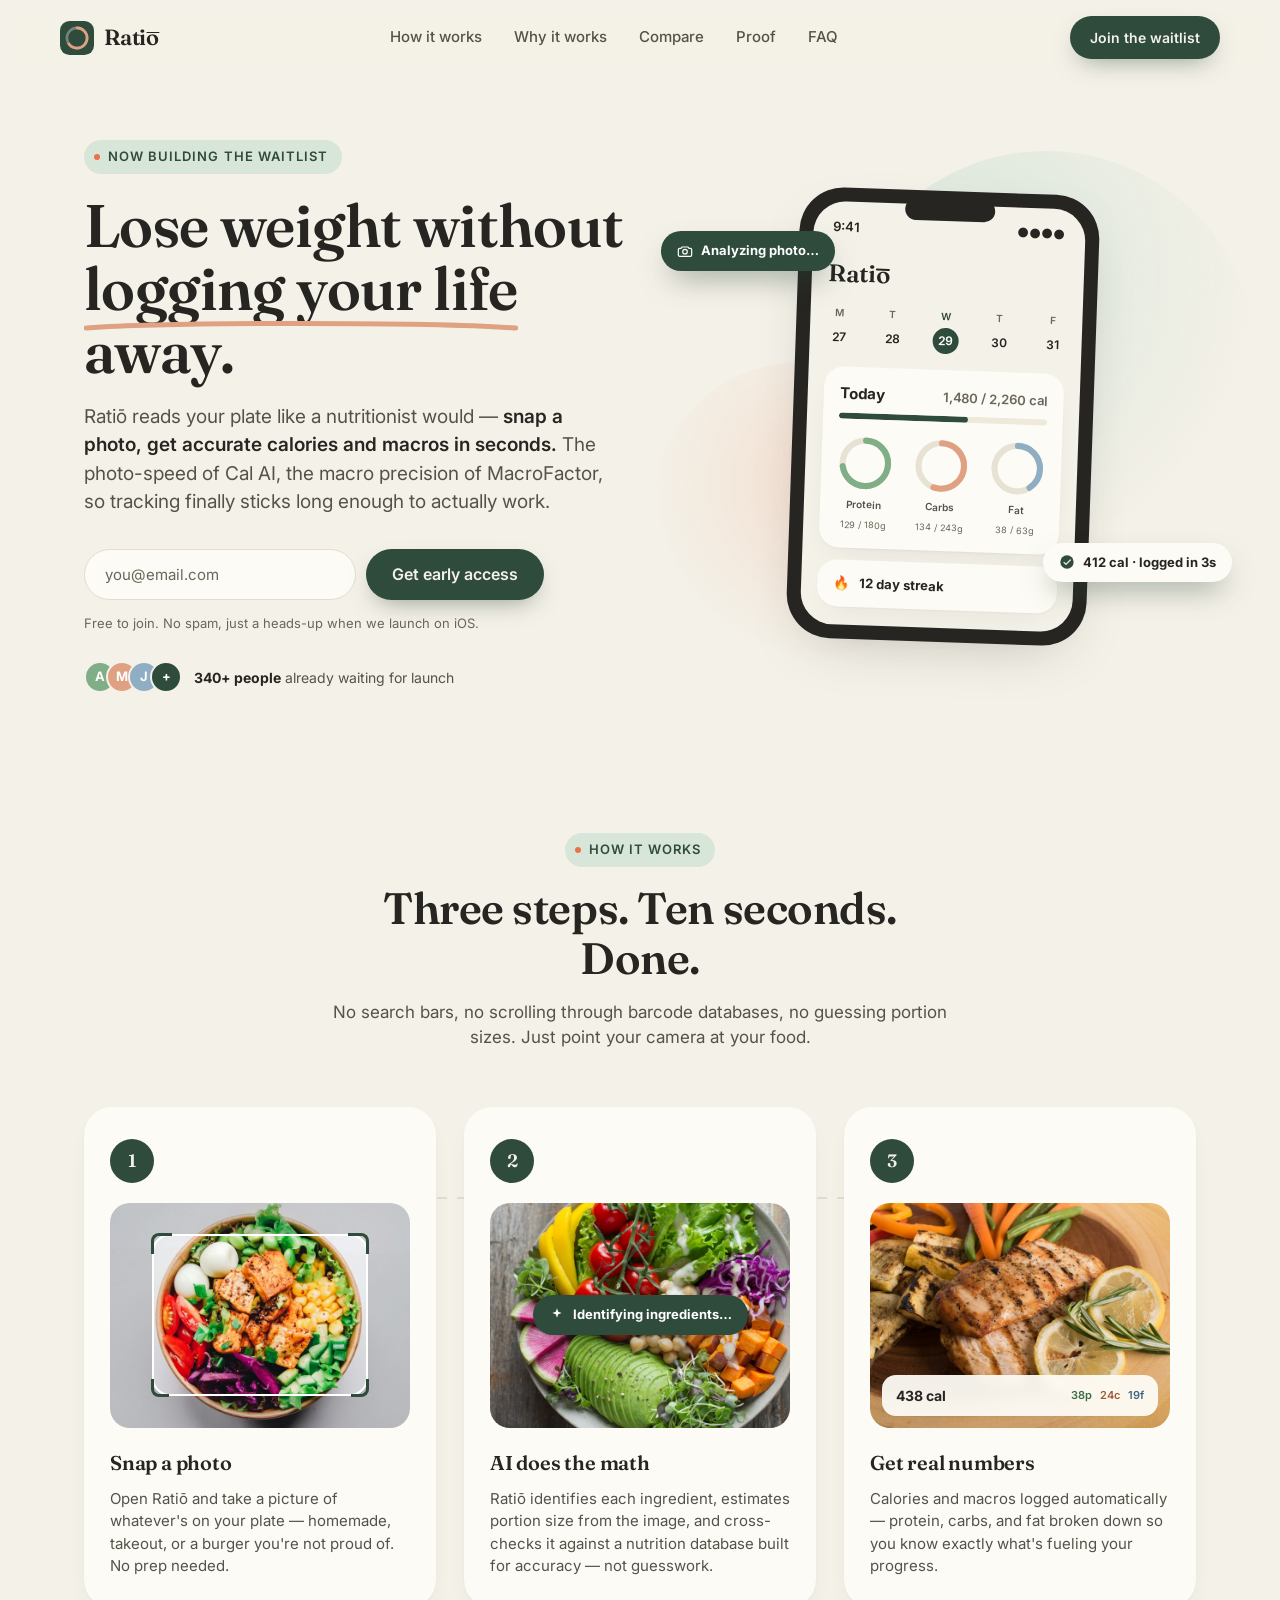
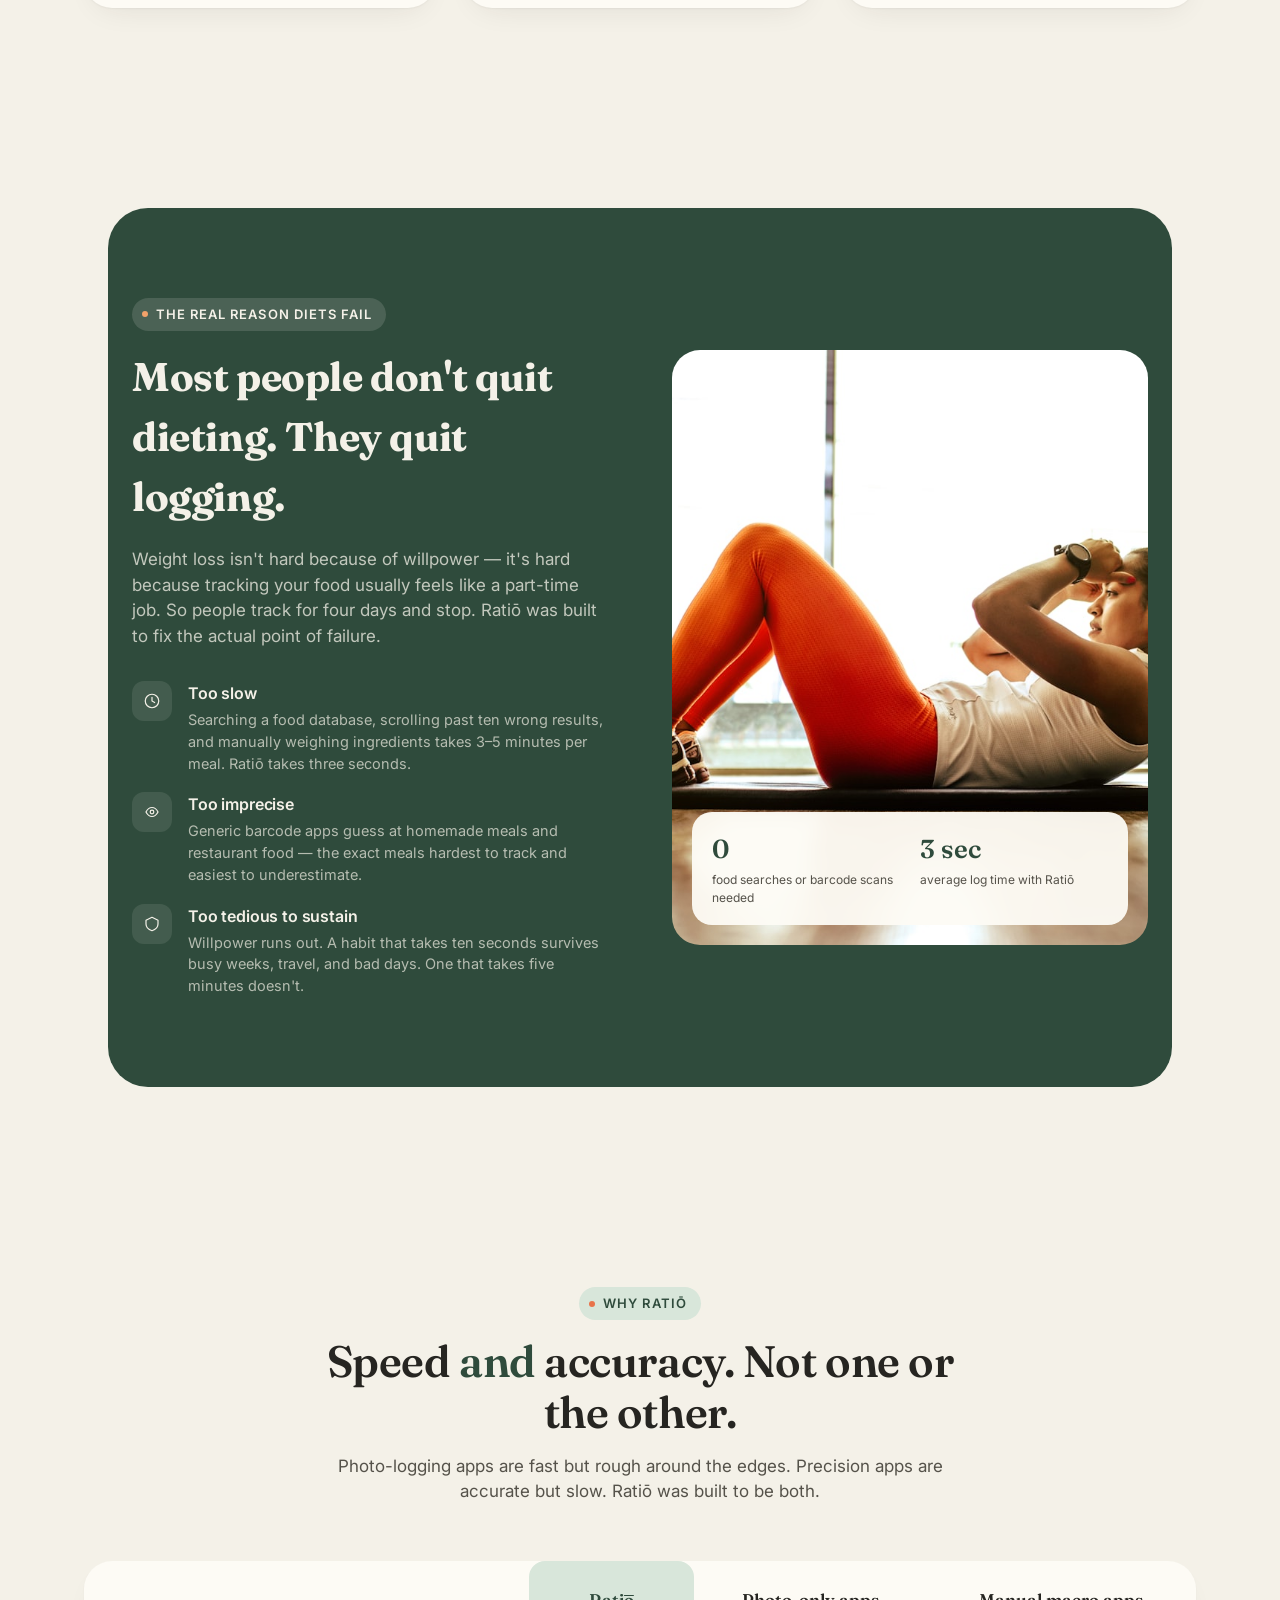
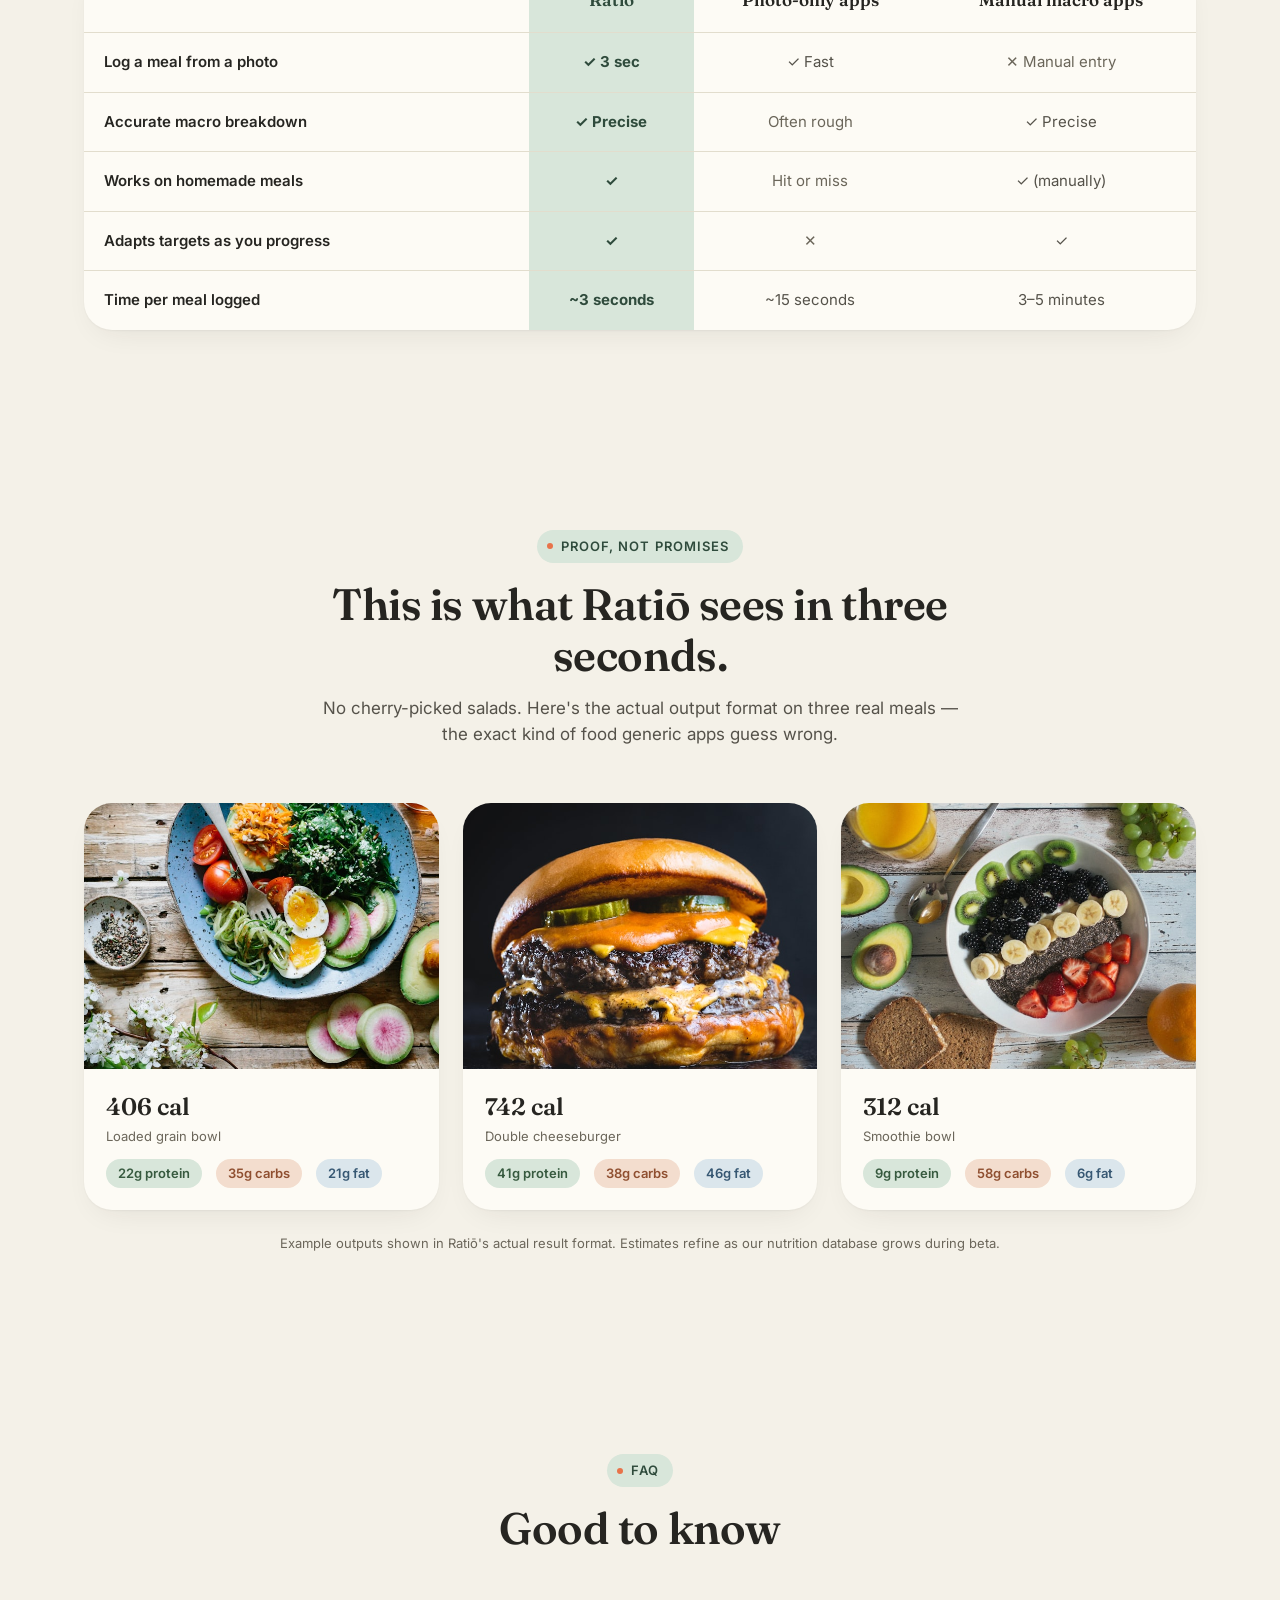
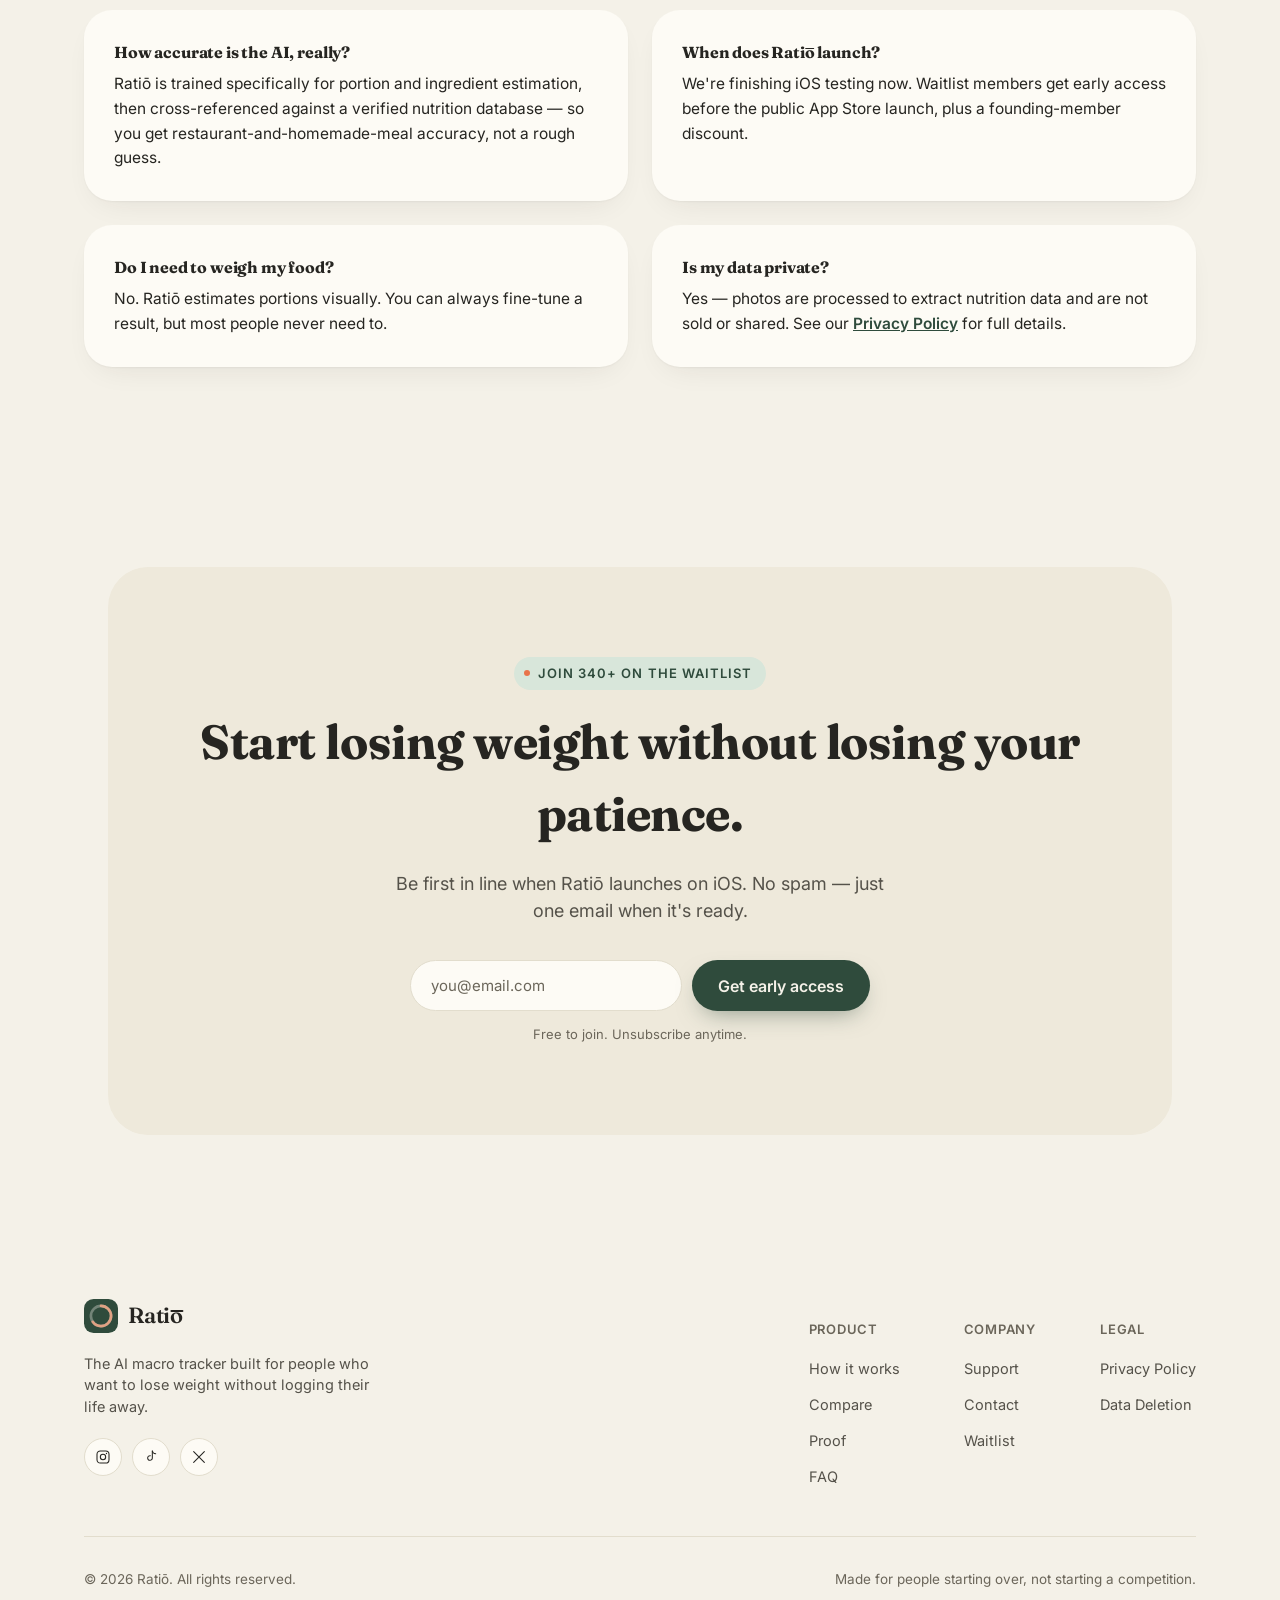
==== commit 3debbb79: "Add support page and consolidate all site emails to one address New support.html mirrors the privacy" ====
--- a/index.html
+++ b/index.html
@@ -77,8 +77,10 @@
         <h1>Lose weight without <span class="underline">logging your life<svg viewBox="0 0 300 12" preserveAspectRatio="none"><path d="M2 9C60 3 240 3 298 9" stroke="#E0A183" stroke-width="5" stroke-linecap="round" fill="none"/></svg></span> away.</h1>
         <p class="hero-sub">Ratiō reads your plate like a nutritionist would — <strong>snap a photo, get accurate calories and macros in seconds.</strong> The photo-speed of Cal AI, the macro precision of MacroFactor, so tracking finally sticks long enough to actually work.</p>
 
-        <form class="waitlist-form" id="waitlist-form">
-          <input type="email" id="waitlist-email" placeholder="you@email.com" required aria-label="Email address" />
+        <form class="waitlist-form" id="waitlist-form" name="waitlist" method="POST" data-netlify="true" data-netlify-honeypot="bot-field">
+          <input type="hidden" name="form-name" value="waitlist" />
+          <p class="hp-field"><label>Leave this field blank: <input name="bot-field" tabindex="-1" autocomplete="off" /></label></p>
+          <input type="email" name="email" id="waitlist-email" placeholder="you@email.com" required aria-label="Email address" />
           <button type="submit" class="btn btn-primary">Get early access</button>
         </form>
         <div class="form-success" id="form-success">
@@ -430,8 +432,10 @@
         <span class="eyebrow"><span class="dot"></span>Join 340+ on the waitlist</span>
         <h2>Start losing weight without losing your patience.</h2>
         <p>Be first in line when Ratiō launches on iOS. No spam — just one email when it's ready.</p>
-        <form class="waitlist-form" id="waitlist-form-2">
-          <input type="email" id="waitlist-email-2" placeholder="you@email.com" required aria-label="Email address" />
+        <form class="waitlist-form" id="waitlist-form-2" name="waitlist" method="POST" data-netlify="true" data-netlify-honeypot="bot-field">
+          <input type="hidden" name="form-name" value="waitlist" />
+          <p class="hp-field"><label>Leave this field blank: <input name="bot-field" tabindex="-1" autocomplete="off" /></label></p>
+          <input type="email" name="email" id="waitlist-email-2" placeholder="you@email.com" required aria-label="Email address" />
           <button type="submit" class="btn btn-primary">Get early access</button>
         </form>
         <div class="form-success" id="form-success-2">
@@ -476,7 +480,8 @@
         <div class="footer-col">
           <h5>Company</h5>
           <ul>
-            <li><a href="mailto:hello@ratioapp.com">Contact</a></li>
+            <li><a href="support.html">Support</a></li>
+            <li><a href="mailto:info@ratiohealthapp.com">Contact</a></li>
             <li><a href="#waitlist">Waitlist</a></li>
           </ul>
         </div>
--- a/styles.css
+++ b/styles.css
@@ -252,6 +252,14 @@
   gap: 10px;
   max-width: 460px;
   margin-bottom: 14px;
+}
+.hp-field {
+  position: absolute;
+  width: 1px;
+  height: 1px;
+  overflow: hidden;
+  clip: rect(0 0 0 0);
+  white-space: nowrap;
 }
 .waitlist-form input[type="email"] {
   flex: 1;
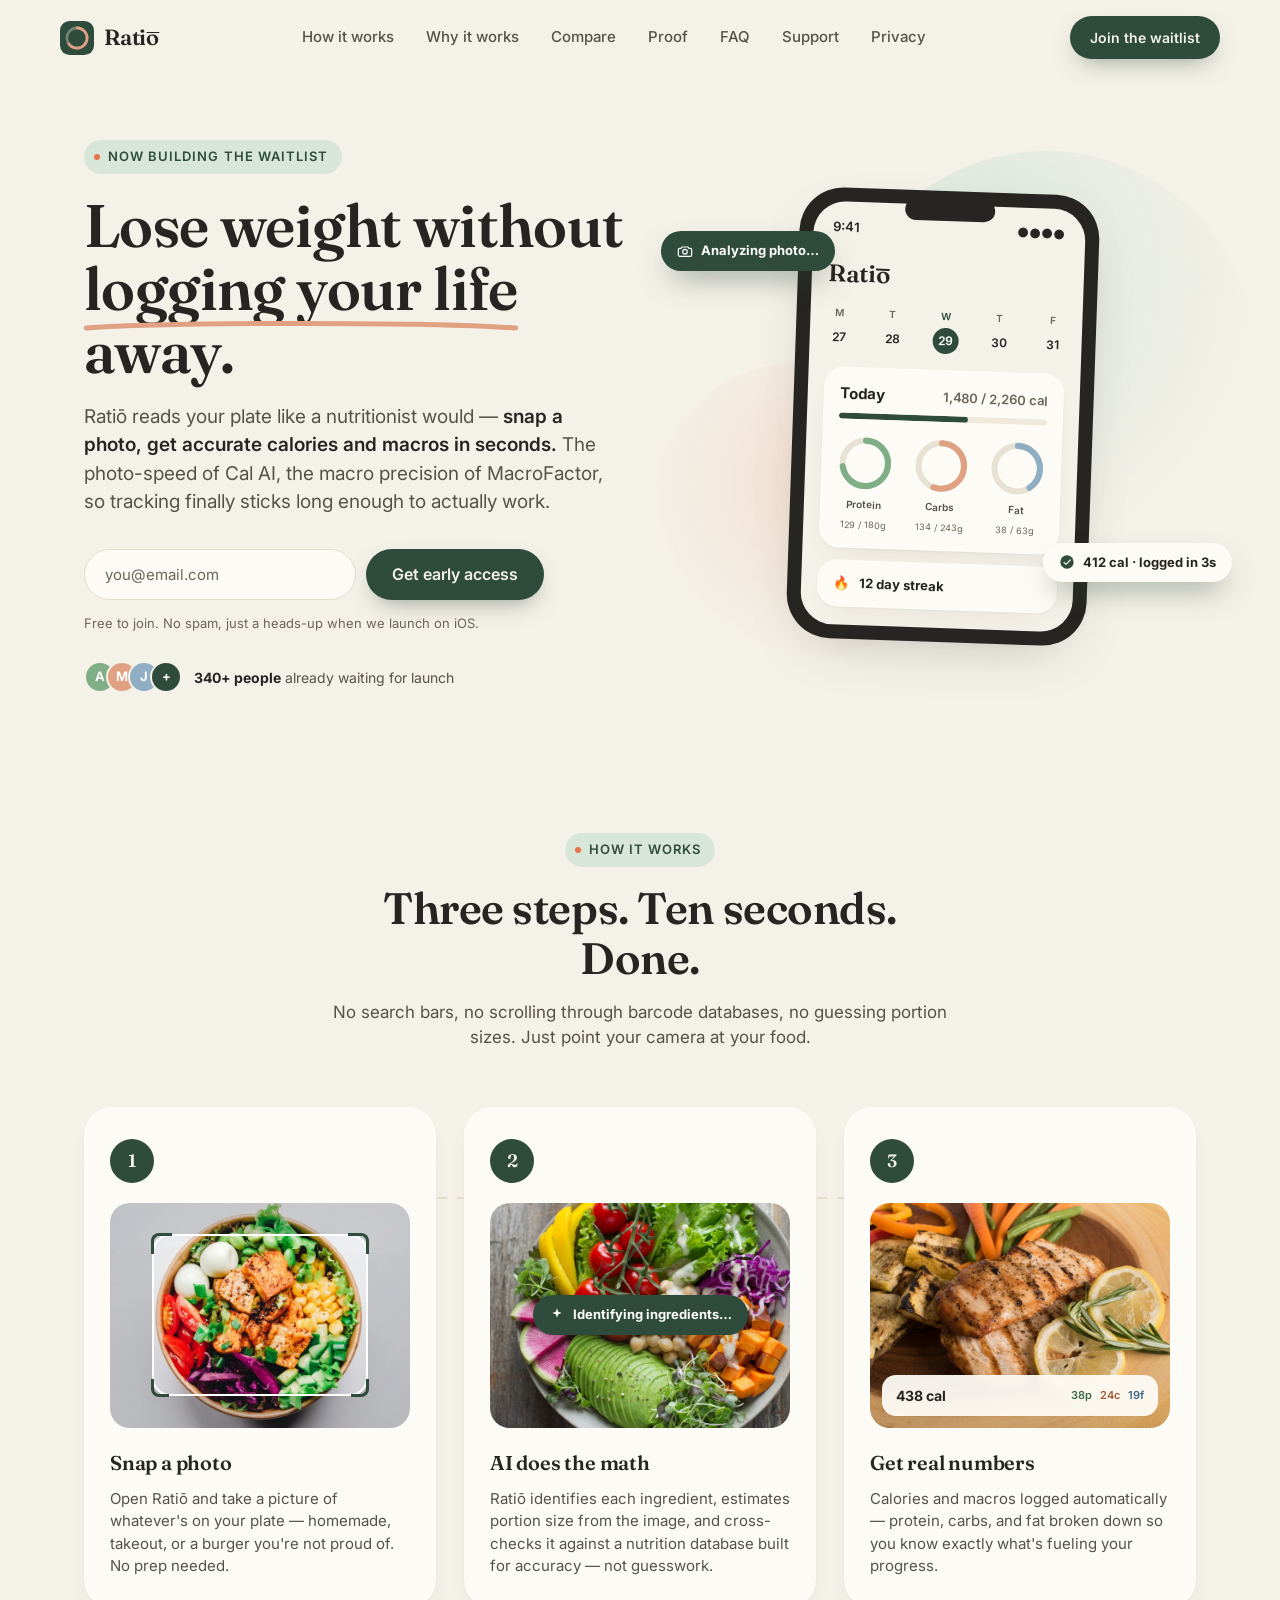
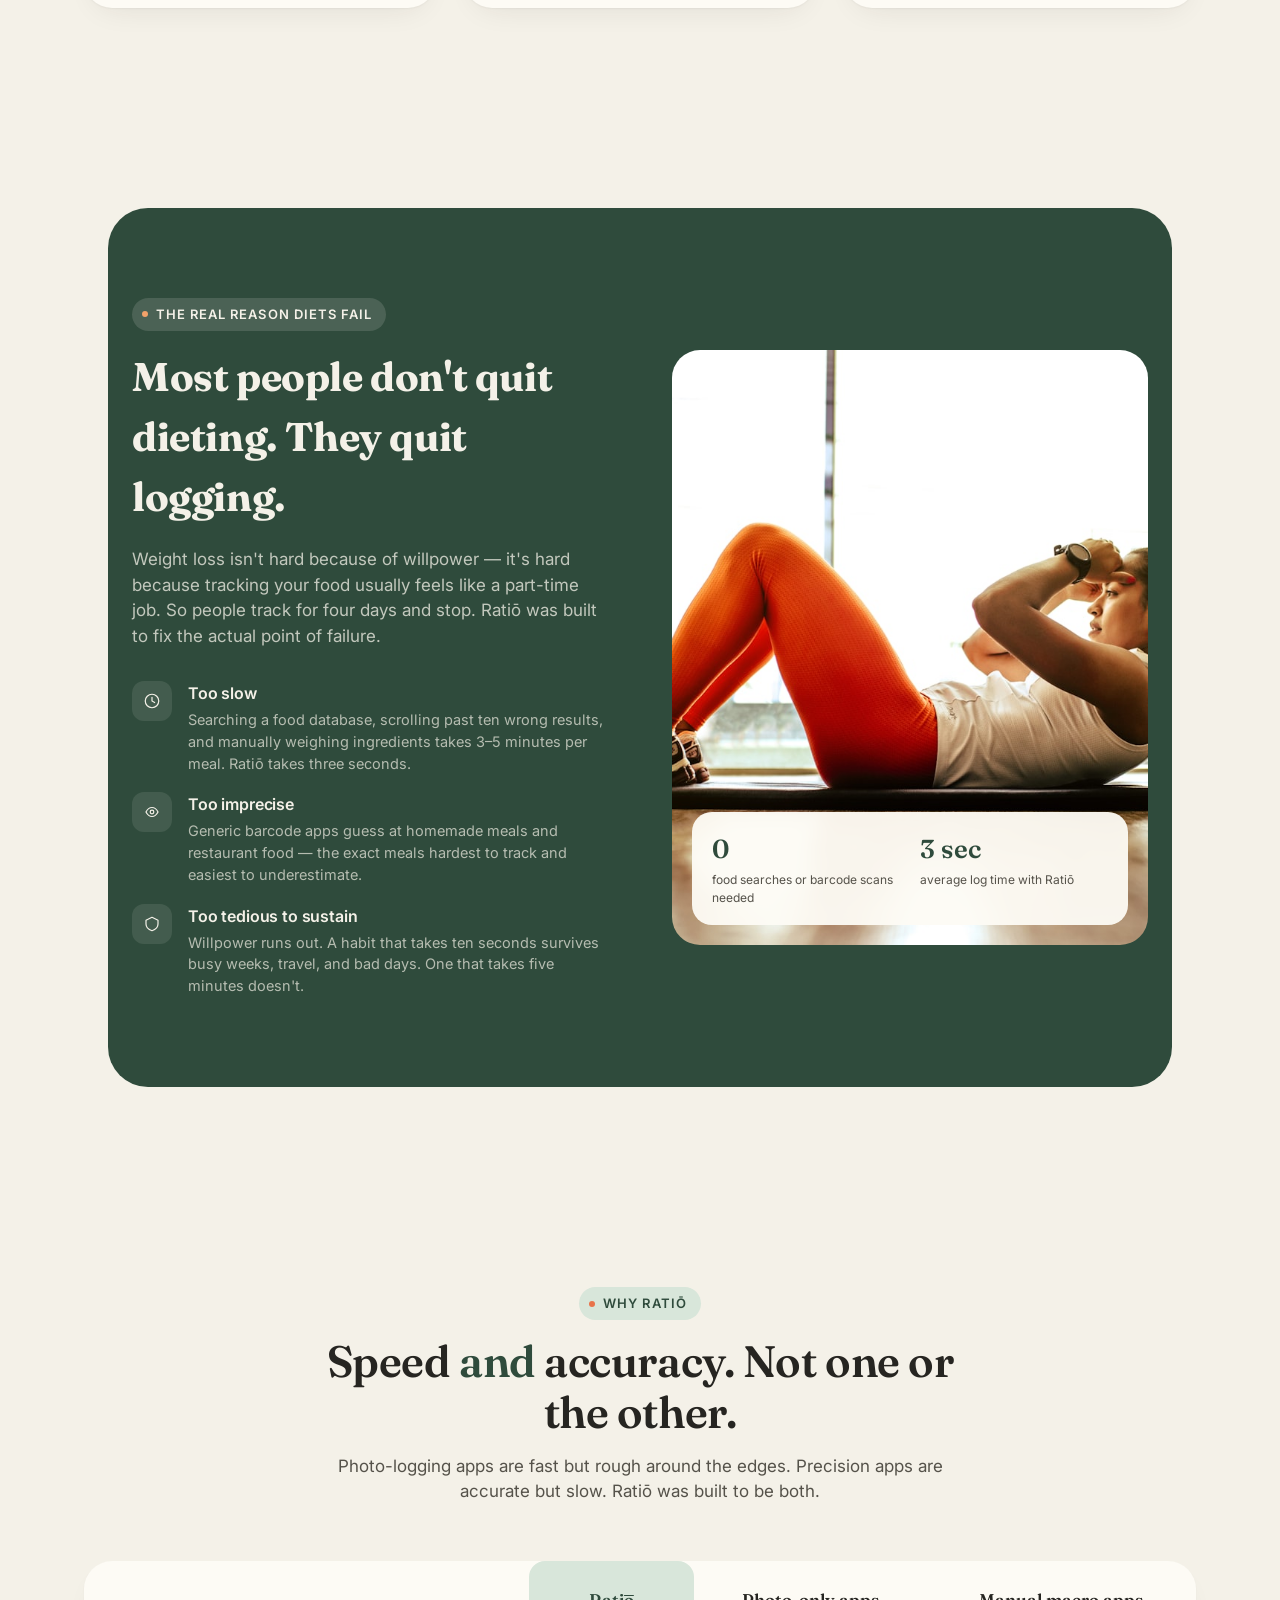
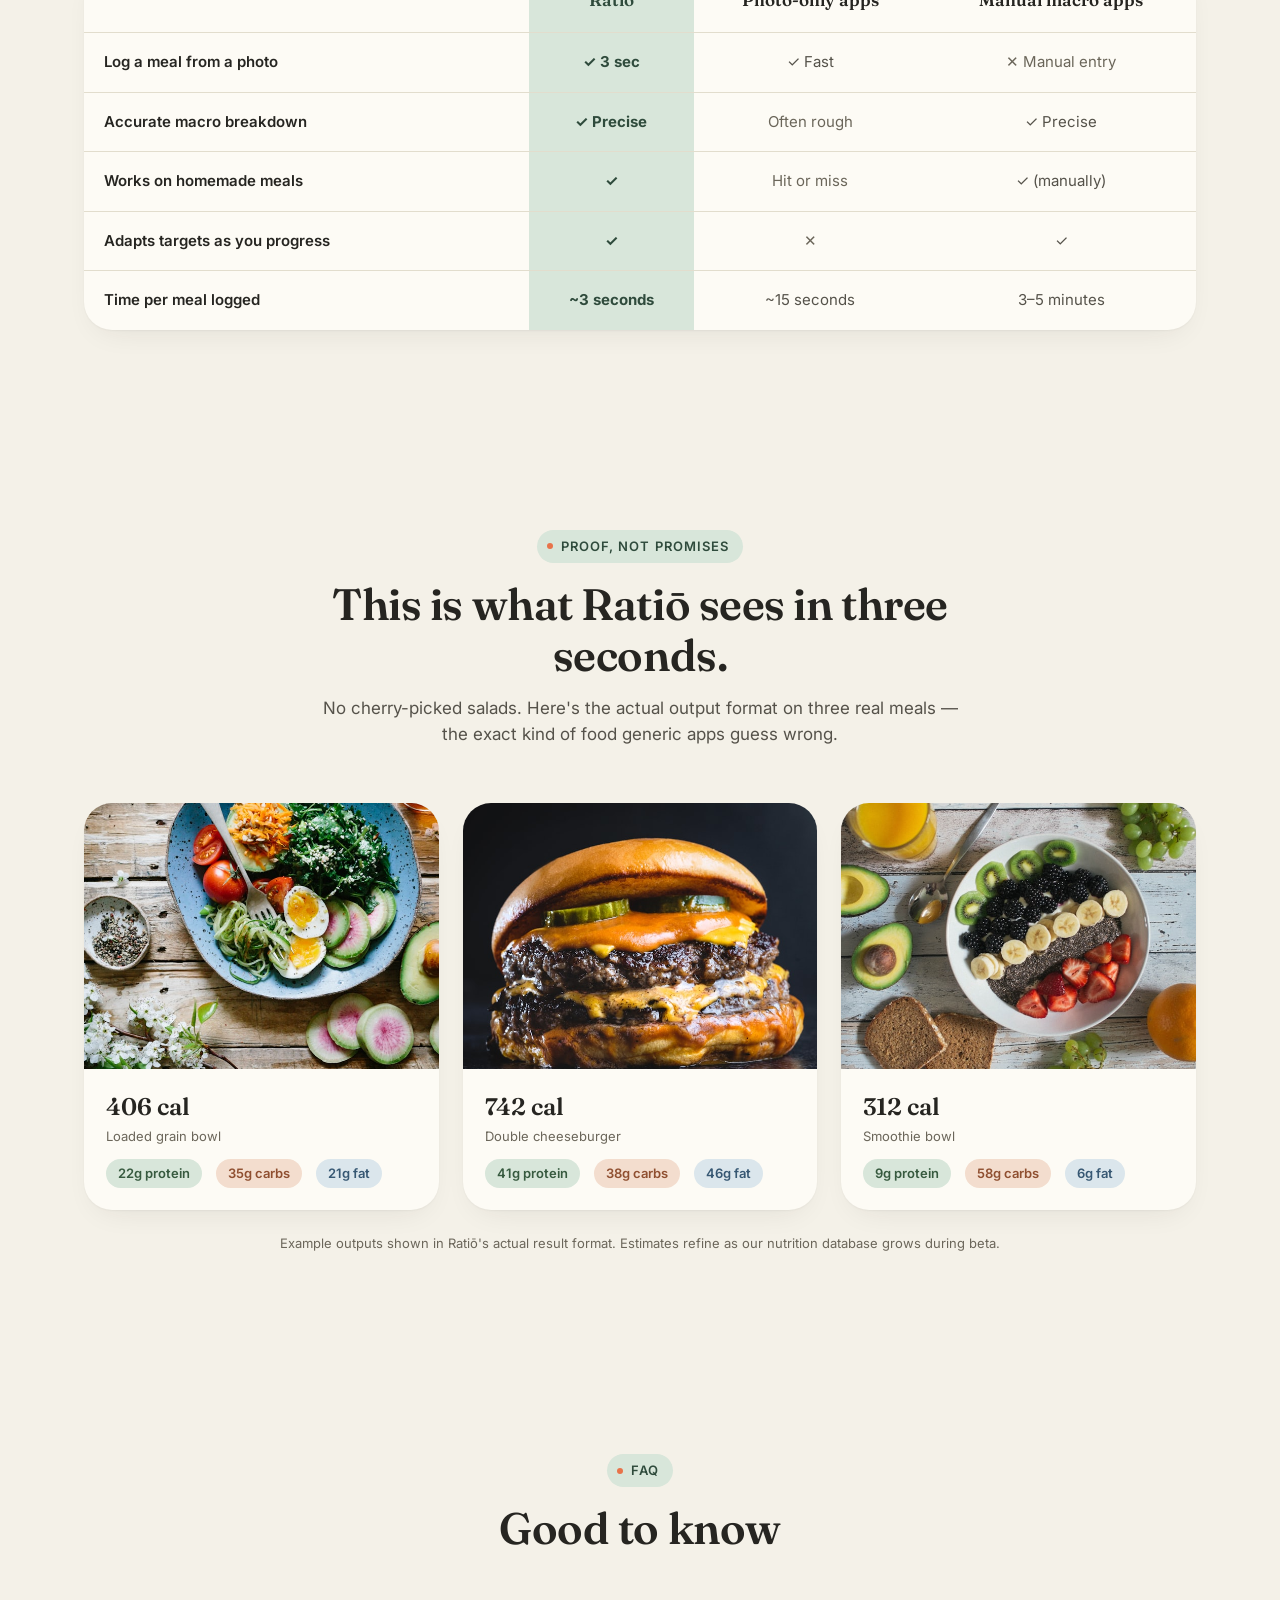
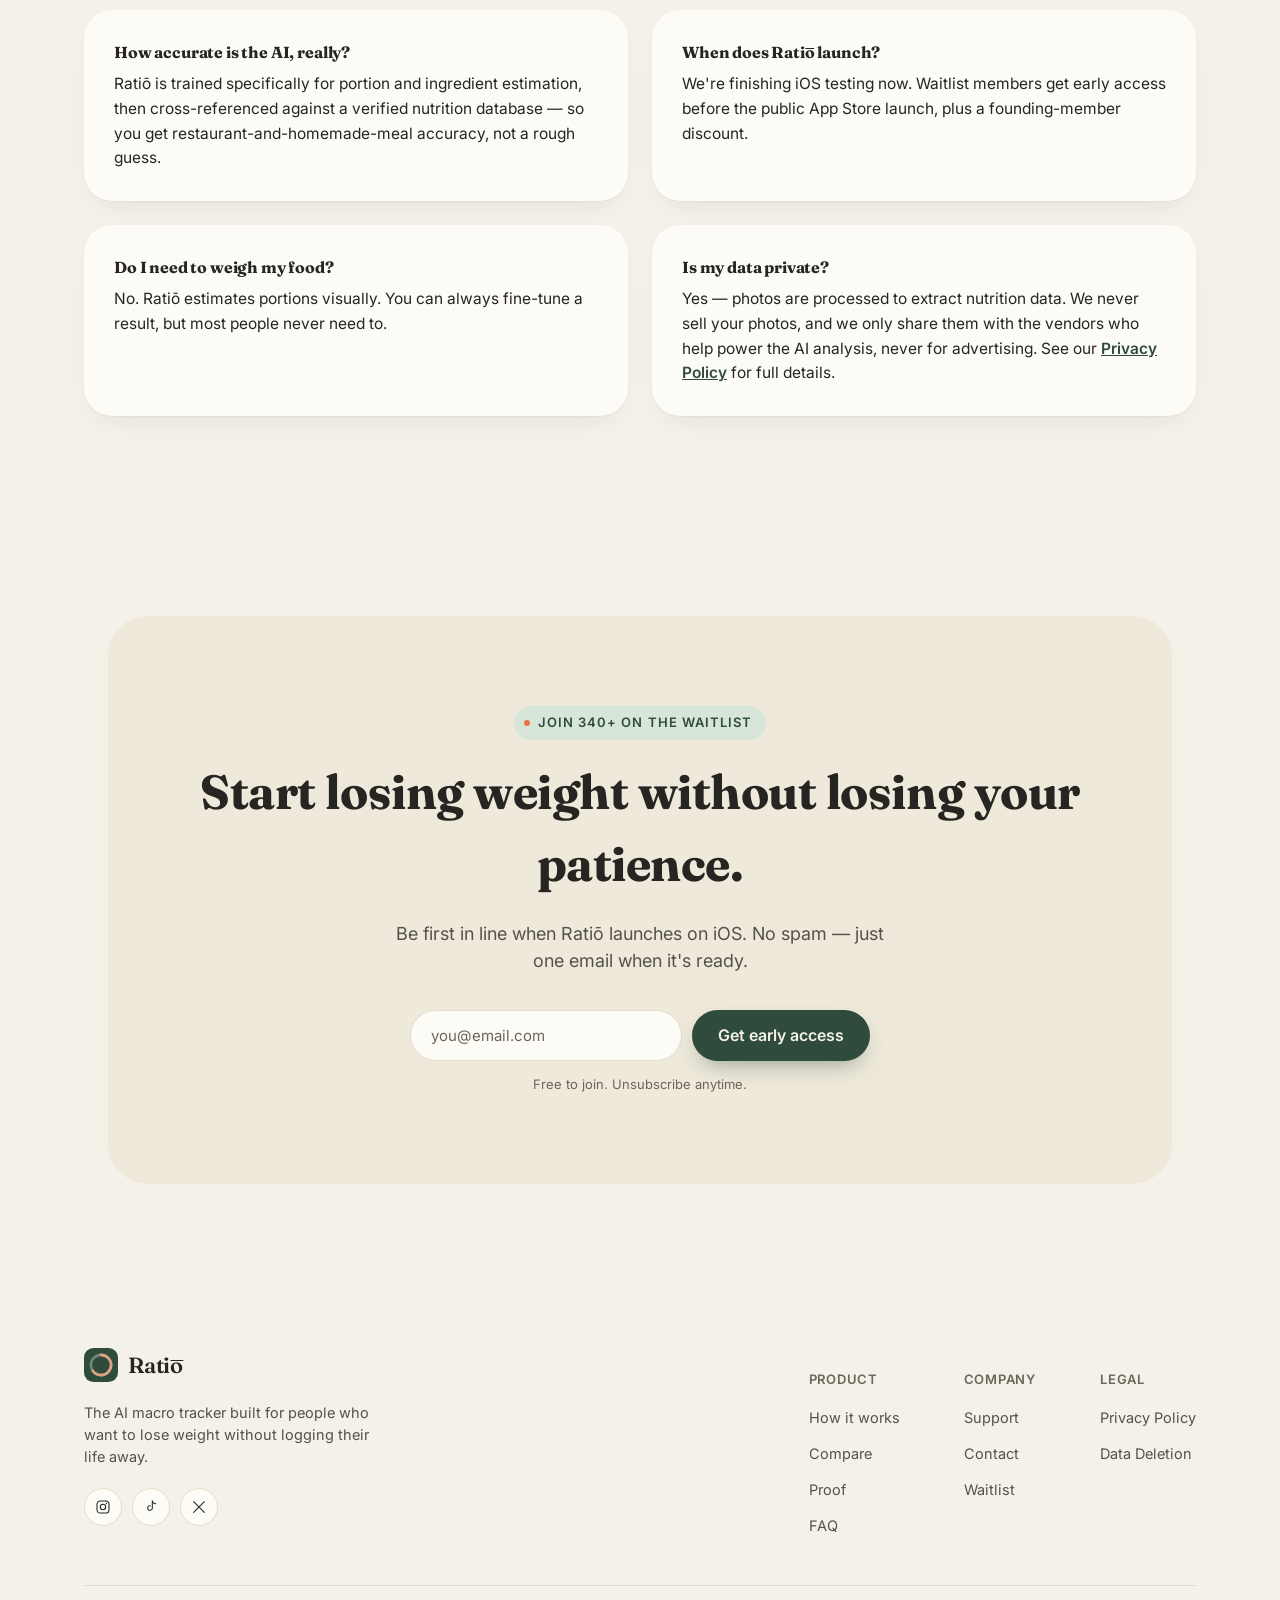
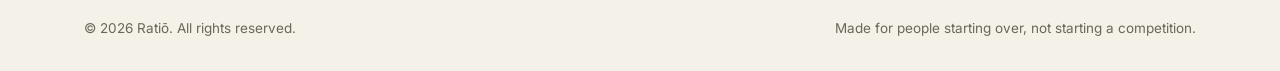
==== commit 944aa10f: "Add Support/Privacy to top nav; fix Apple 5.1.x compliance gaps Nav: Support and Privacy are now lin" ====
--- a/index.html
+++ b/index.html
@@ -49,6 +49,8 @@
       <a href="#compare">Compare</a>
       <a href="#accuracy">Proof</a>
       <a href="#faq">FAQ</a>
+      <a href="support.html">Support</a>
+      <a href="privacy.html">Privacy</a>
     </nav>
     <div class="nav-cta">
       <a href="#waitlist" class="btn btn-primary">Join the waitlist</a>
@@ -63,6 +65,8 @@
       <a href="#compare">Compare</a>
       <a href="#accuracy">Proof</a>
       <a href="#faq">FAQ</a>
+      <a href="support.html">Support</a>
+      <a href="privacy.html">Privacy</a>
       <a href="#waitlist" class="btn btn-primary btn-block">Join the waitlist</a>
     </nav>
   </div>
@@ -419,7 +423,7 @@
         </div>
         <div class="quote-card">
           <h3 style="font-size:16px; font-family:'Fraunces',serif; margin-bottom:8px;">Is my data private?</h3>
-          <p class="body" style="margin-bottom:0;">Yes — photos are processed to extract nutrition data and are not sold or shared. See our <a href="privacy.html" style="color:var(--green); font-weight:600;">Privacy Policy</a> for full details.</p>
+          <p class="body" style="margin-bottom:0;">Yes — photos are processed to extract nutrition data. We never sell your photos, and we only share them with the vendors who help power the AI analysis, never for advertising. See our <a href="privacy.html" style="color:var(--green); font-weight:600;">Privacy Policy</a> for full details.</p>
         </div>
       </div>
     </div>
--- a/styles.css
+++ b/styles.css
@@ -763,9 +763,10 @@
   .legal-toc { position: static; }
 }
 
-@media (max-width: 720px) {
-  .snap-badge.top { left: 4px; top: 24px; font-size: 12px; padding: 8px 12px; }
-  .snap-badge.bottom { right: 4px; bottom: 48px; font-size: 12px; padding: 8px 12px; }
+/* Nav switches to the hamburger menu earlier than the general mobile
+   breakpoint below — with 7 links plus the logo and CTA button, the
+   full desktop nav starts wrapping to two lines around ~860px. */
+@media (max-width: 900px) {
   .nav-links { display: none; }
   .nav-cta { display: none; }
   .nav-toggle {
@@ -775,6 +776,11 @@
     border: 1px solid var(--line);
     background: var(--card);
   }
+}
+
+@media (max-width: 720px) {
+  .snap-badge.top { left: 4px; top: 24px; font-size: 12px; padding: 8px 12px; }
+  .snap-badge.bottom { right: 4px; bottom: 48px; font-size: 12px; padding: 8px 12px; }
   section { padding: 64px 0; }
   .why { border-radius: 28px; margin: 0 12px; padding: 56px 0; }
   .final-cta { border-radius: 28px; margin: 0 12px; padding: 56px 20px; }
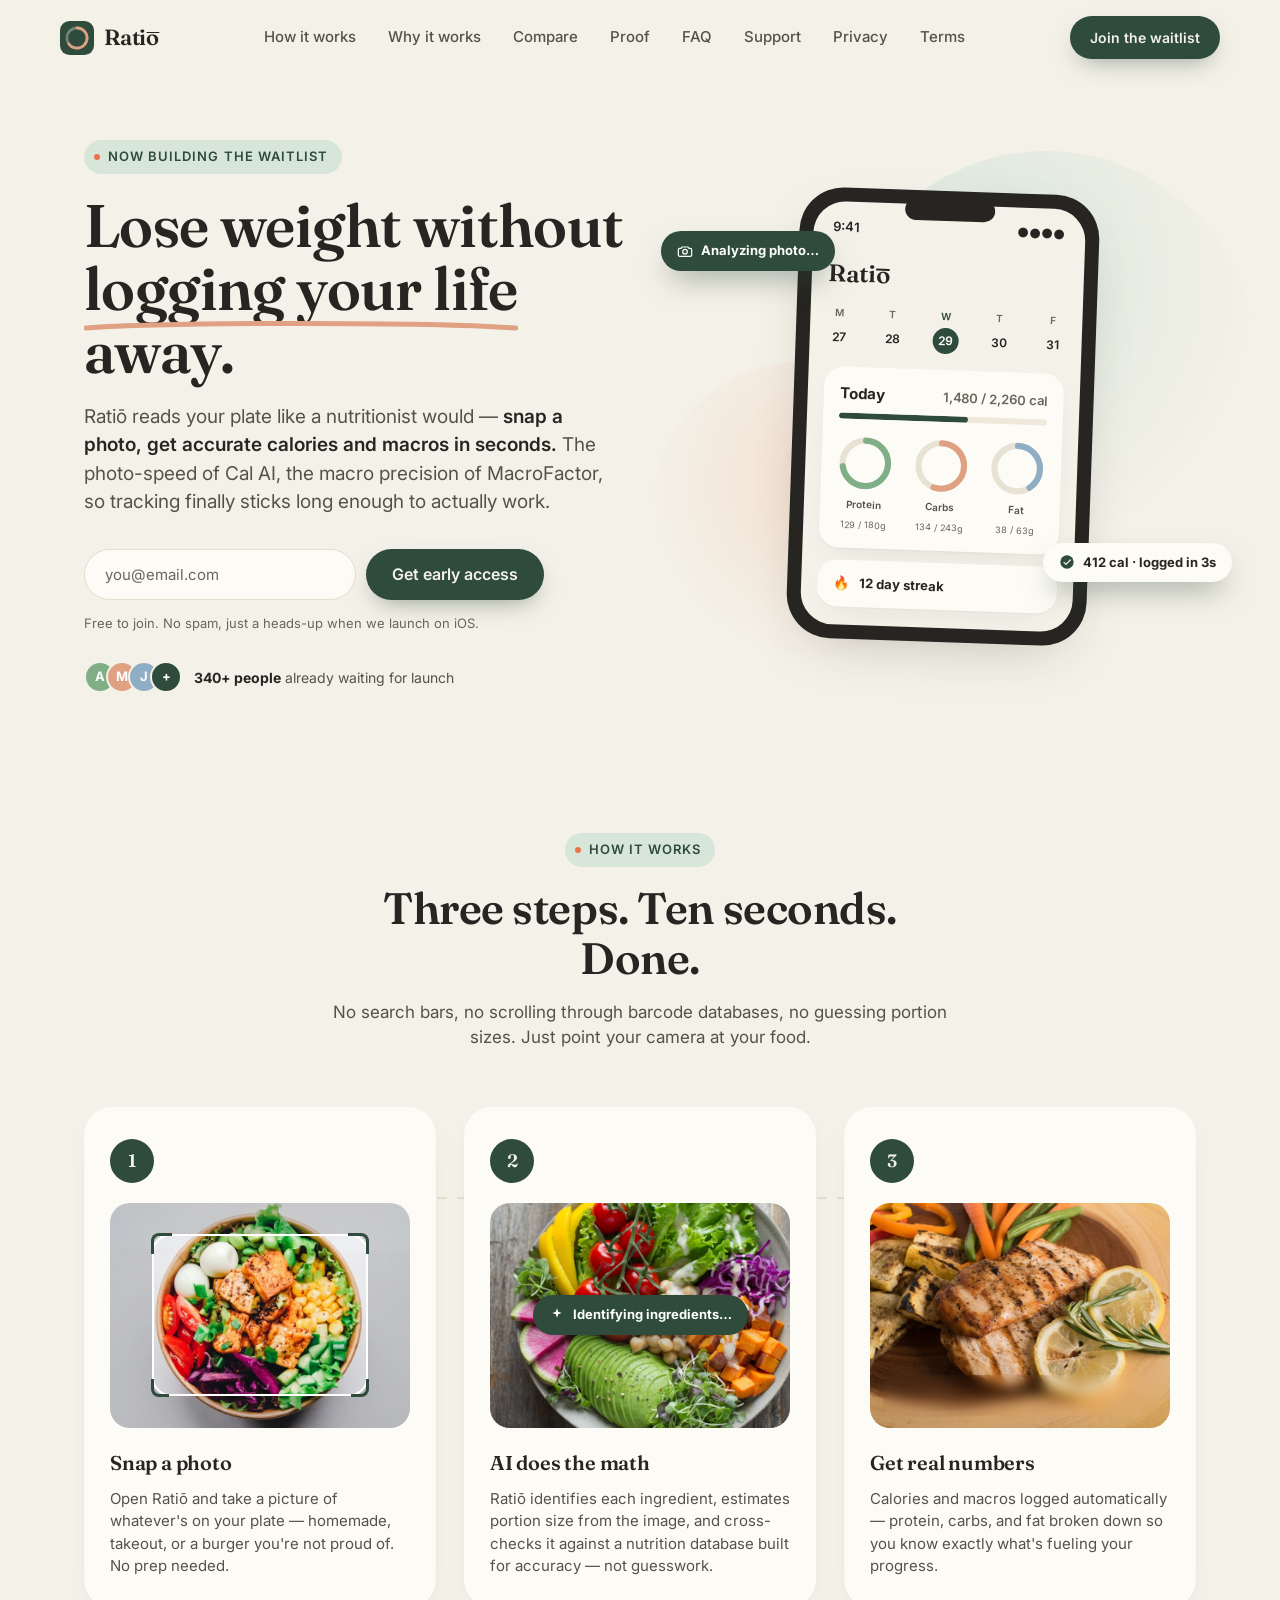
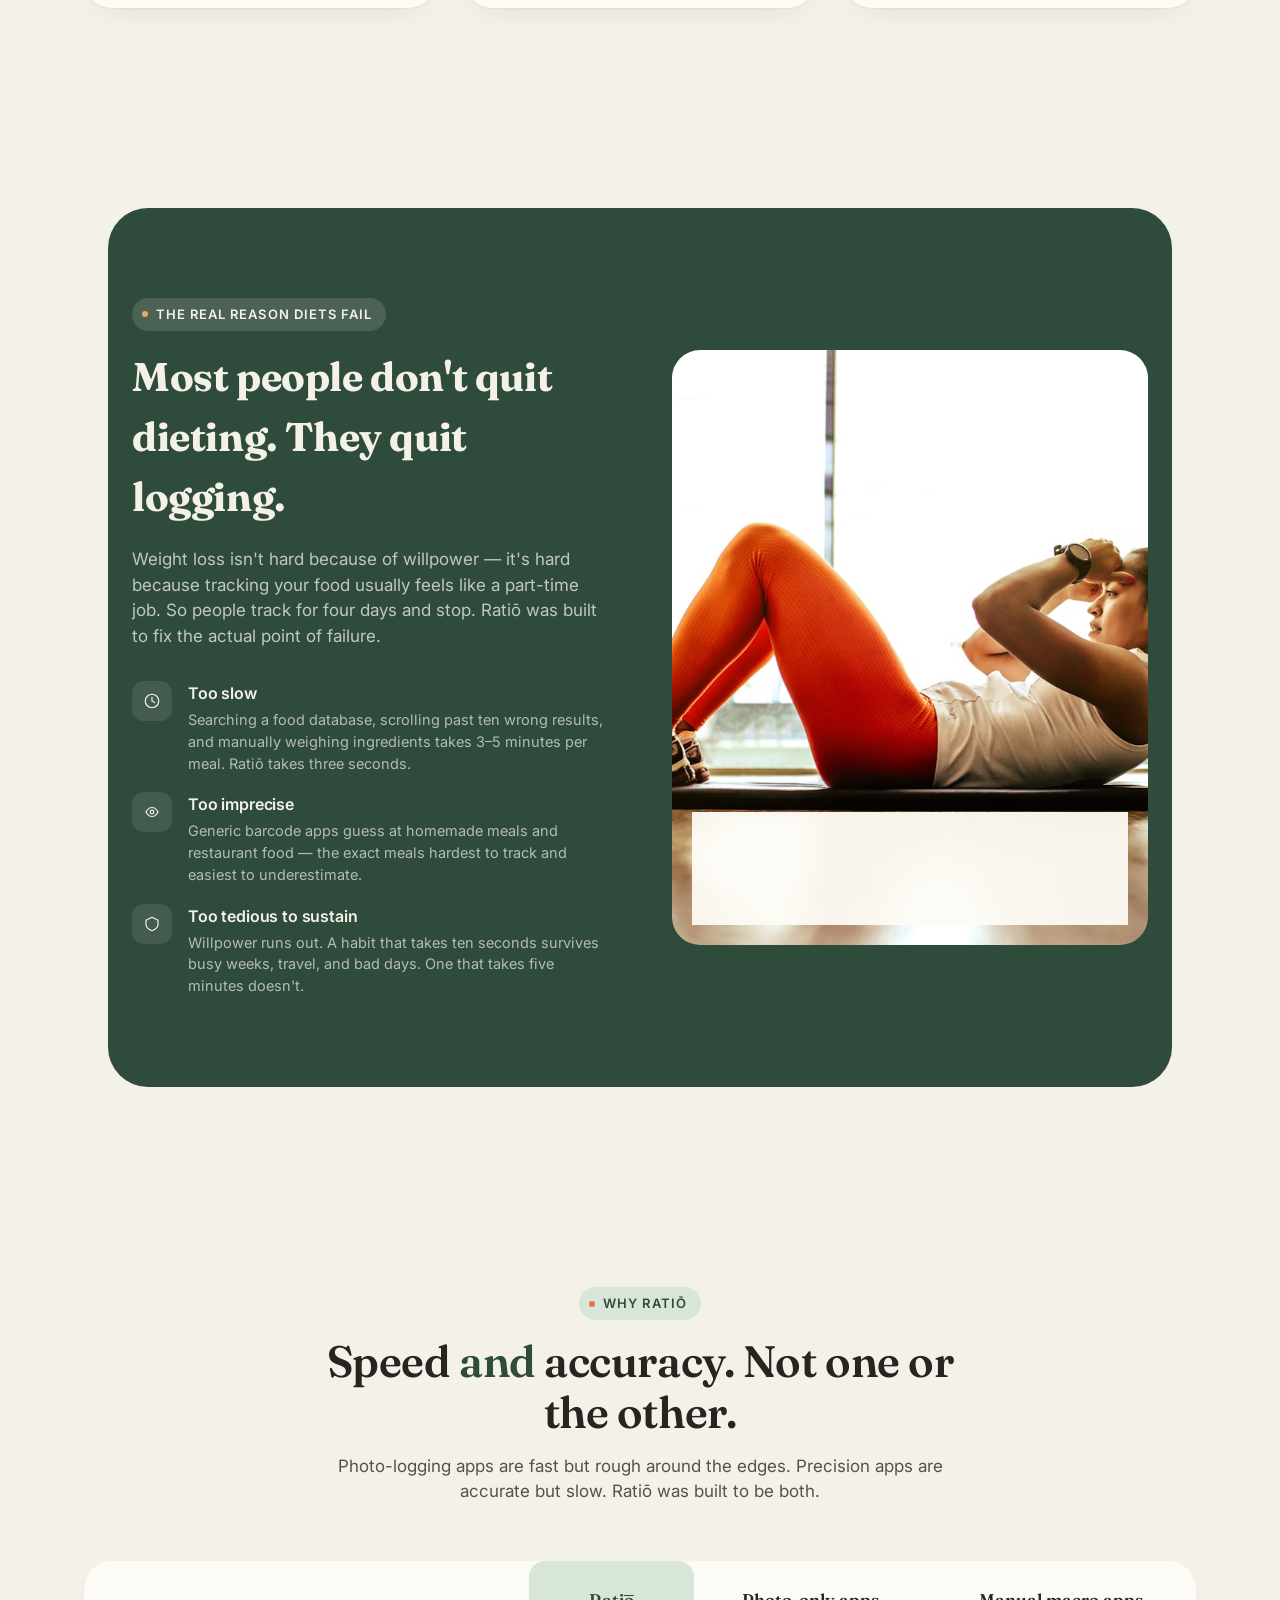
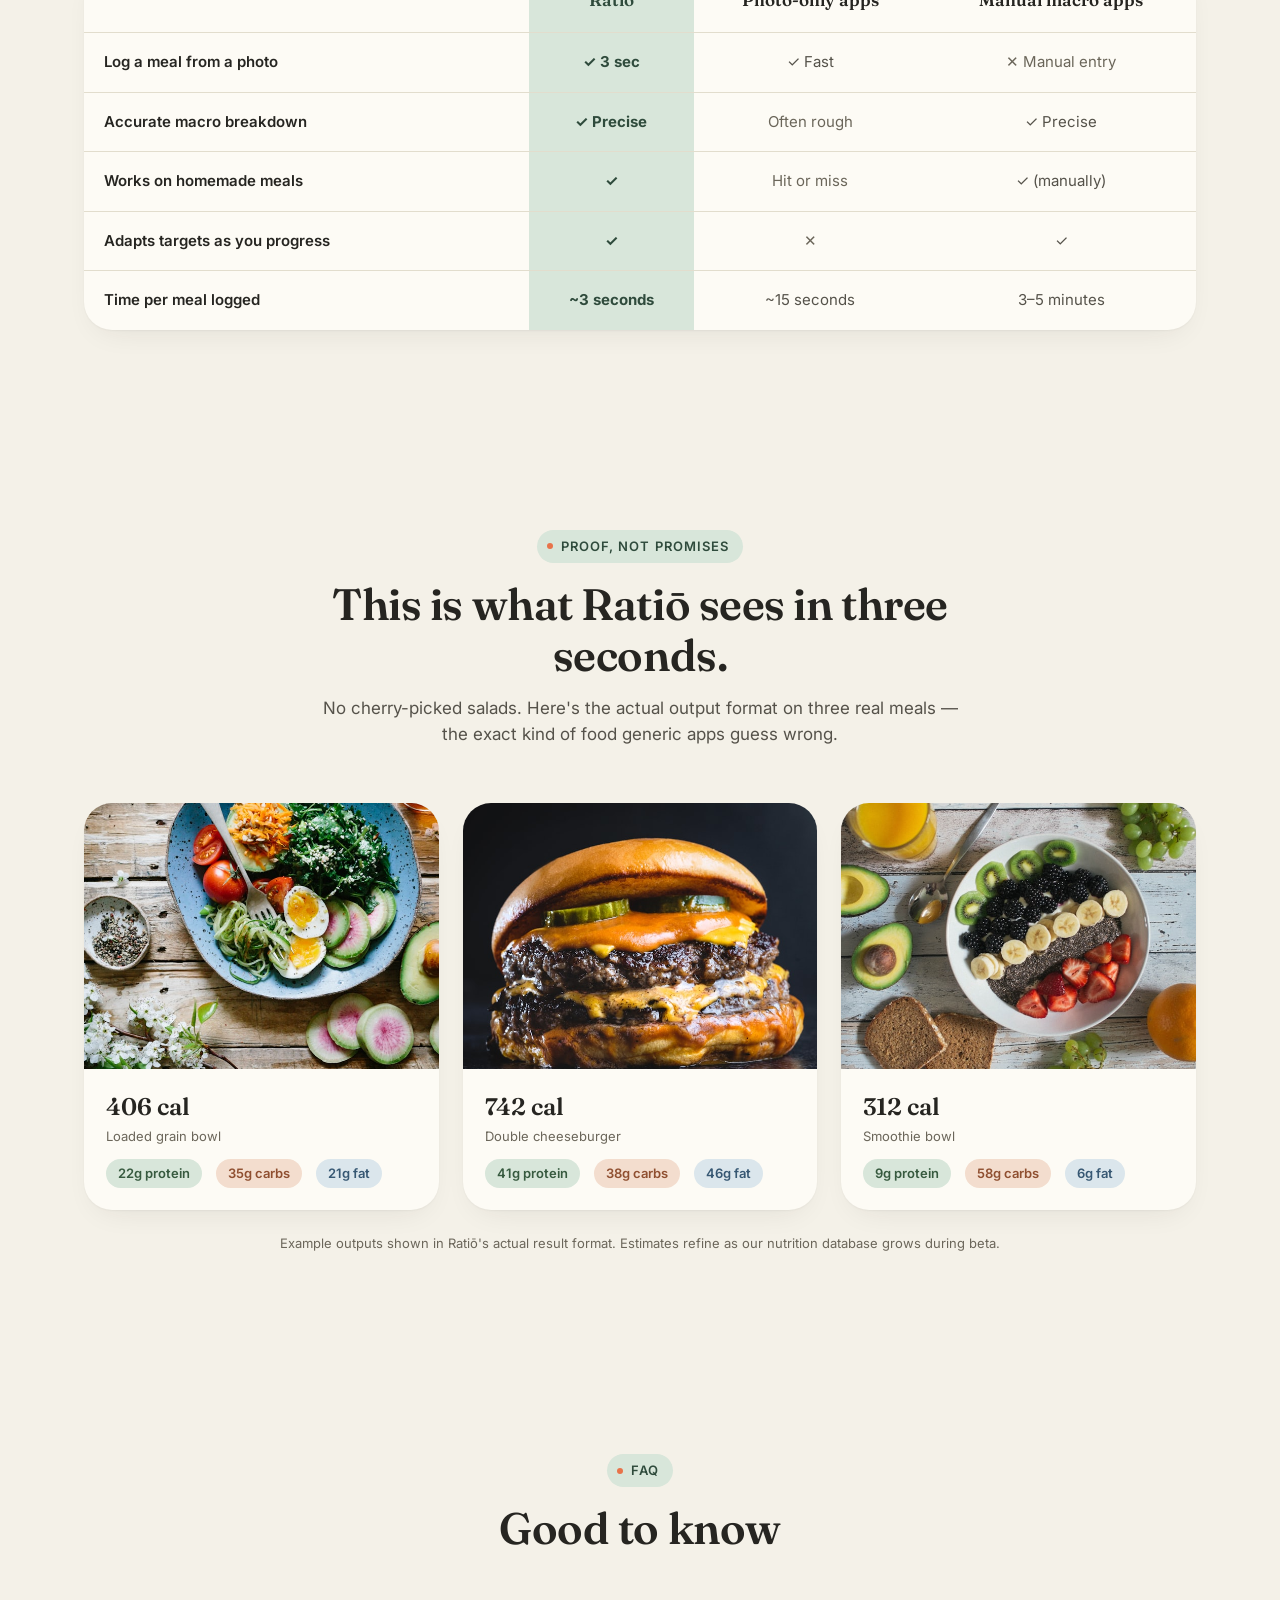
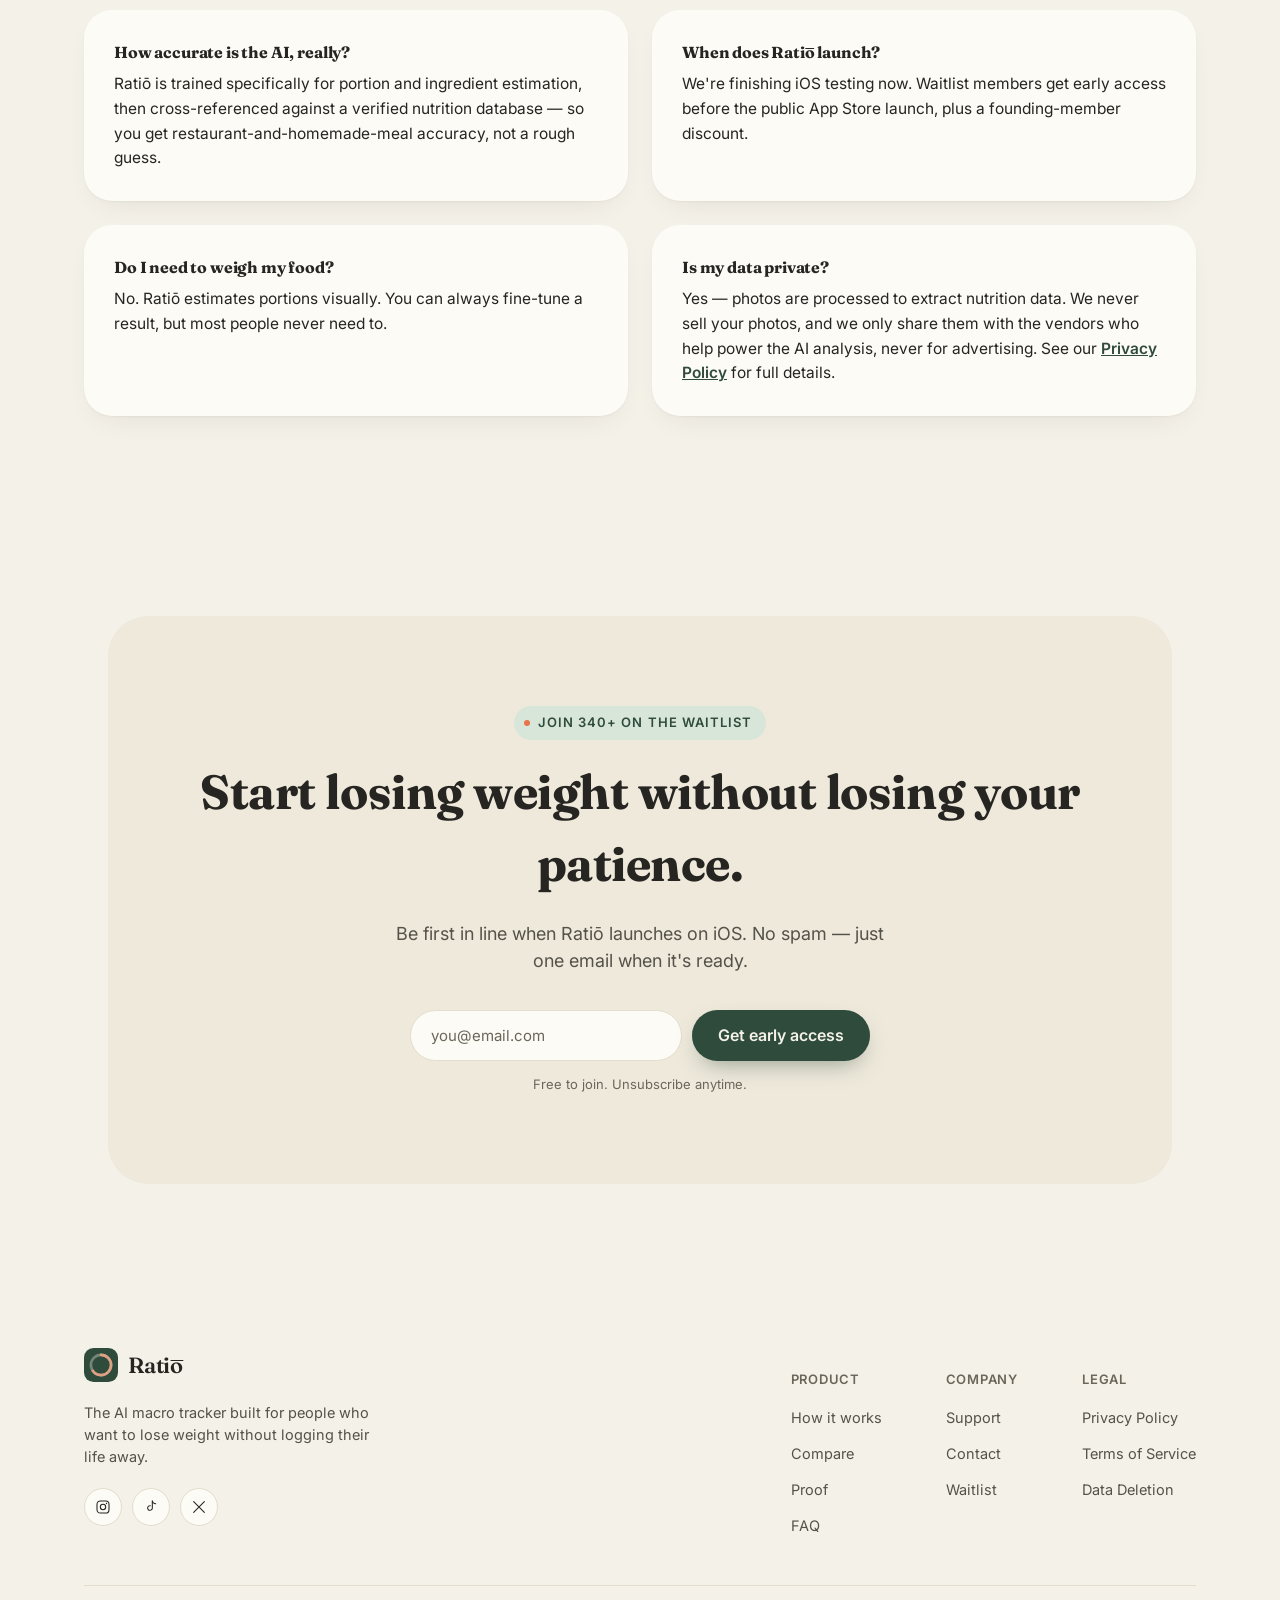
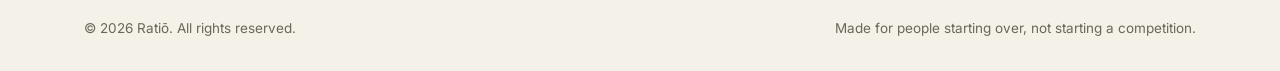
==== commit 80774f56: "Add Terms of Service / EULA page and link it across the site Adds terms.html covering Apple's EULA m" ====
--- a/index.html
+++ b/index.html
@@ -51,6 +51,7 @@
       <a href="#faq">FAQ</a>
       <a href="support.html">Support</a>
       <a href="privacy.html">Privacy</a>
+      <a href="terms.html">Terms</a>
     </nav>
     <div class="nav-cta">
       <a href="#waitlist" class="btn btn-primary">Join the waitlist</a>
@@ -67,6 +68,7 @@
       <a href="#faq">FAQ</a>
       <a href="support.html">Support</a>
       <a href="privacy.html">Privacy</a>
+      <a href="terms.html">Terms</a>
       <a href="#waitlist" class="btn btn-primary btn-block">Join the waitlist</a>
     </nav>
   </div>
@@ -493,6 +495,7 @@
           <h5>Legal</h5>
           <ul>
             <li><a href="privacy.html">Privacy Policy</a></li>
+            <li><a href="terms.html">Terms of Service</a></li>
             <li><a href="privacy.html#data-deletion">Data Deletion</a></li>
           </ul>
         </div>
--- a/styles.css
+++ b/styles.css
@@ -735,6 +735,8 @@
 .legal-content table { width: 100%; border-collapse: collapse; margin: 16px 0 20px; font-size: 14px; }
 .legal-content th, .legal-content td { text-align: left; padding: 10px 12px; border-bottom: 1px solid var(--line); color: var(--ink-soft); }
 .legal-content th { color: var(--ink); font-weight: 600; }
+.legal-content a { color: var(--green); font-weight: 600; }
+.legal-content ol { padding-left: 22px; }
 .legal-note {
   background: var(--green-pale);
   border-radius: var(--radius-sm);
@@ -750,6 +752,10 @@
 [data-reveal].in-view { opacity: 1; transform: translateY(0); }
 
 /* ---------- Responsive ---------- */
+@media (max-width: 1080px) {
+  .nav-links { gap: 18px; }
+  .nav-links a { font-size: 14px; }
+}
 @media (max-width: 980px) {
   .hero-grid { grid-template-columns: 1fr; }
   .hero-visual { order: -1; margin-bottom: 12px; transform: scale(0.9); }
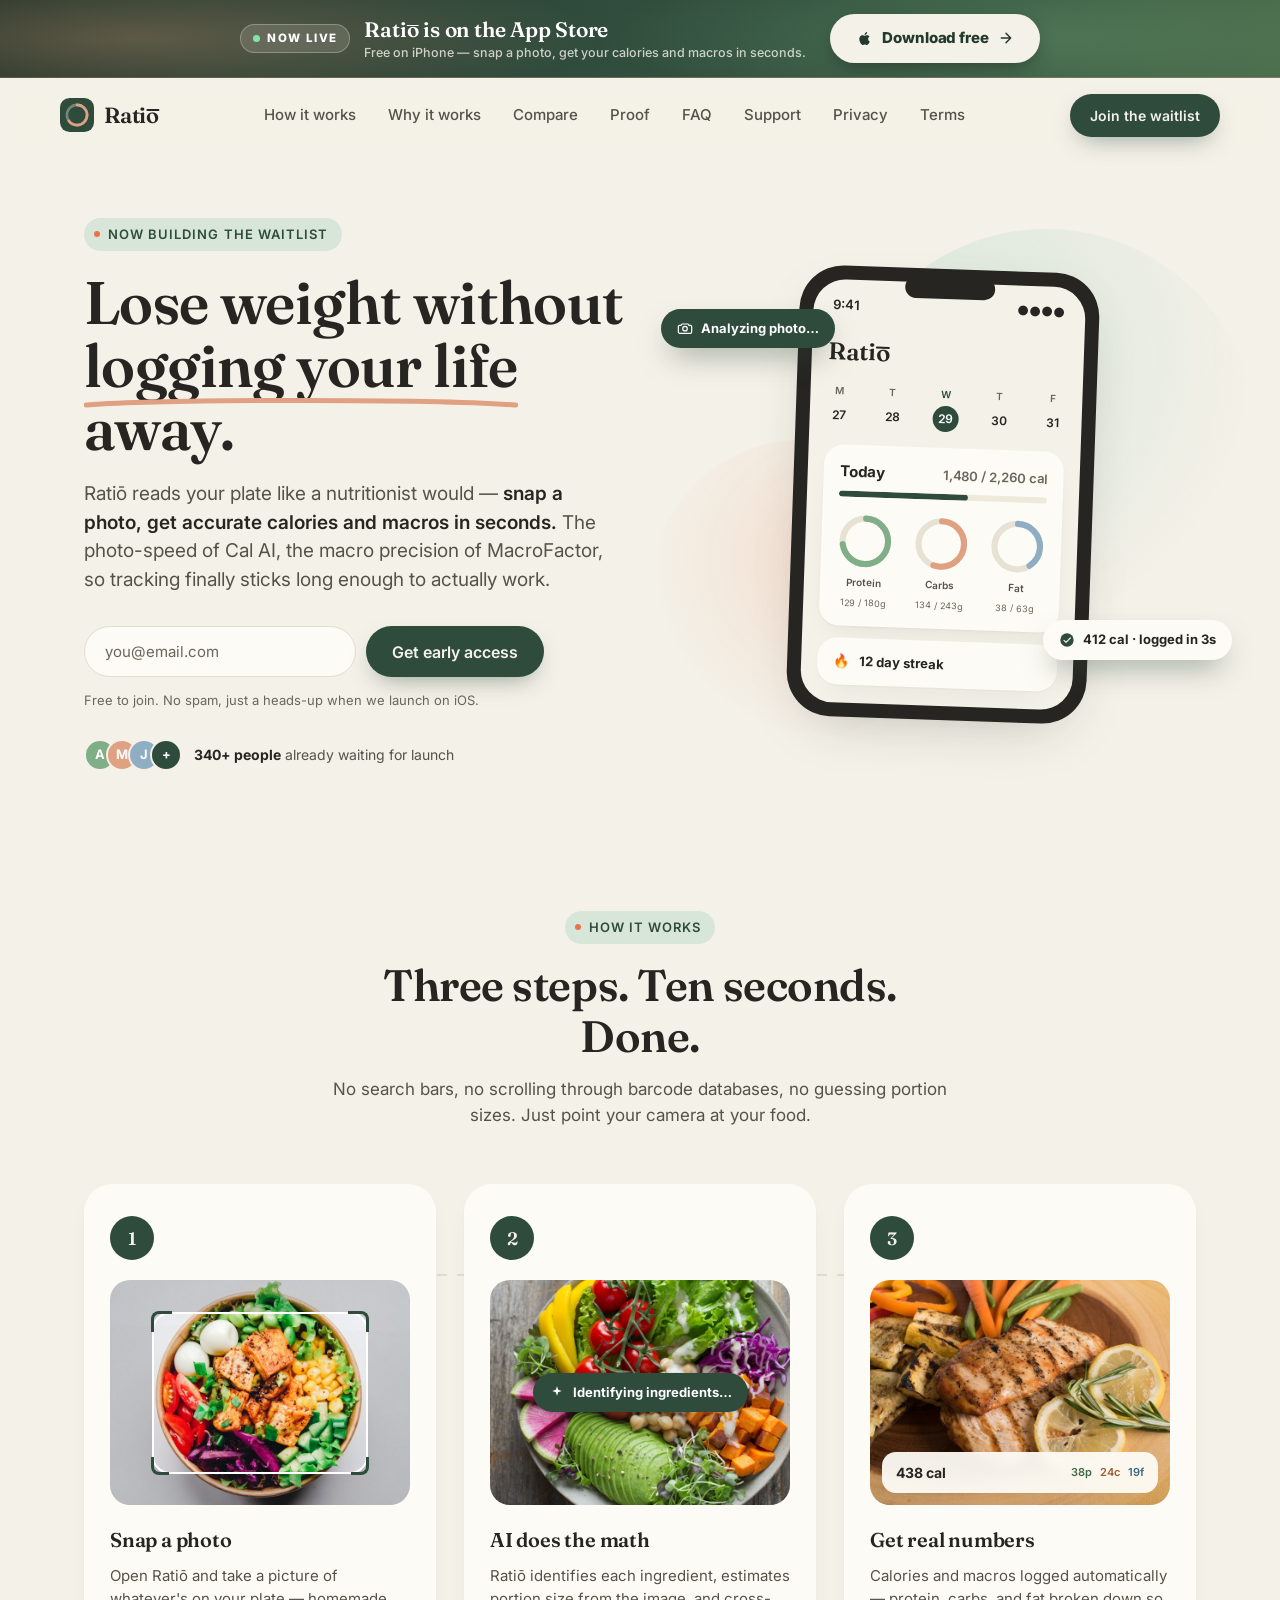
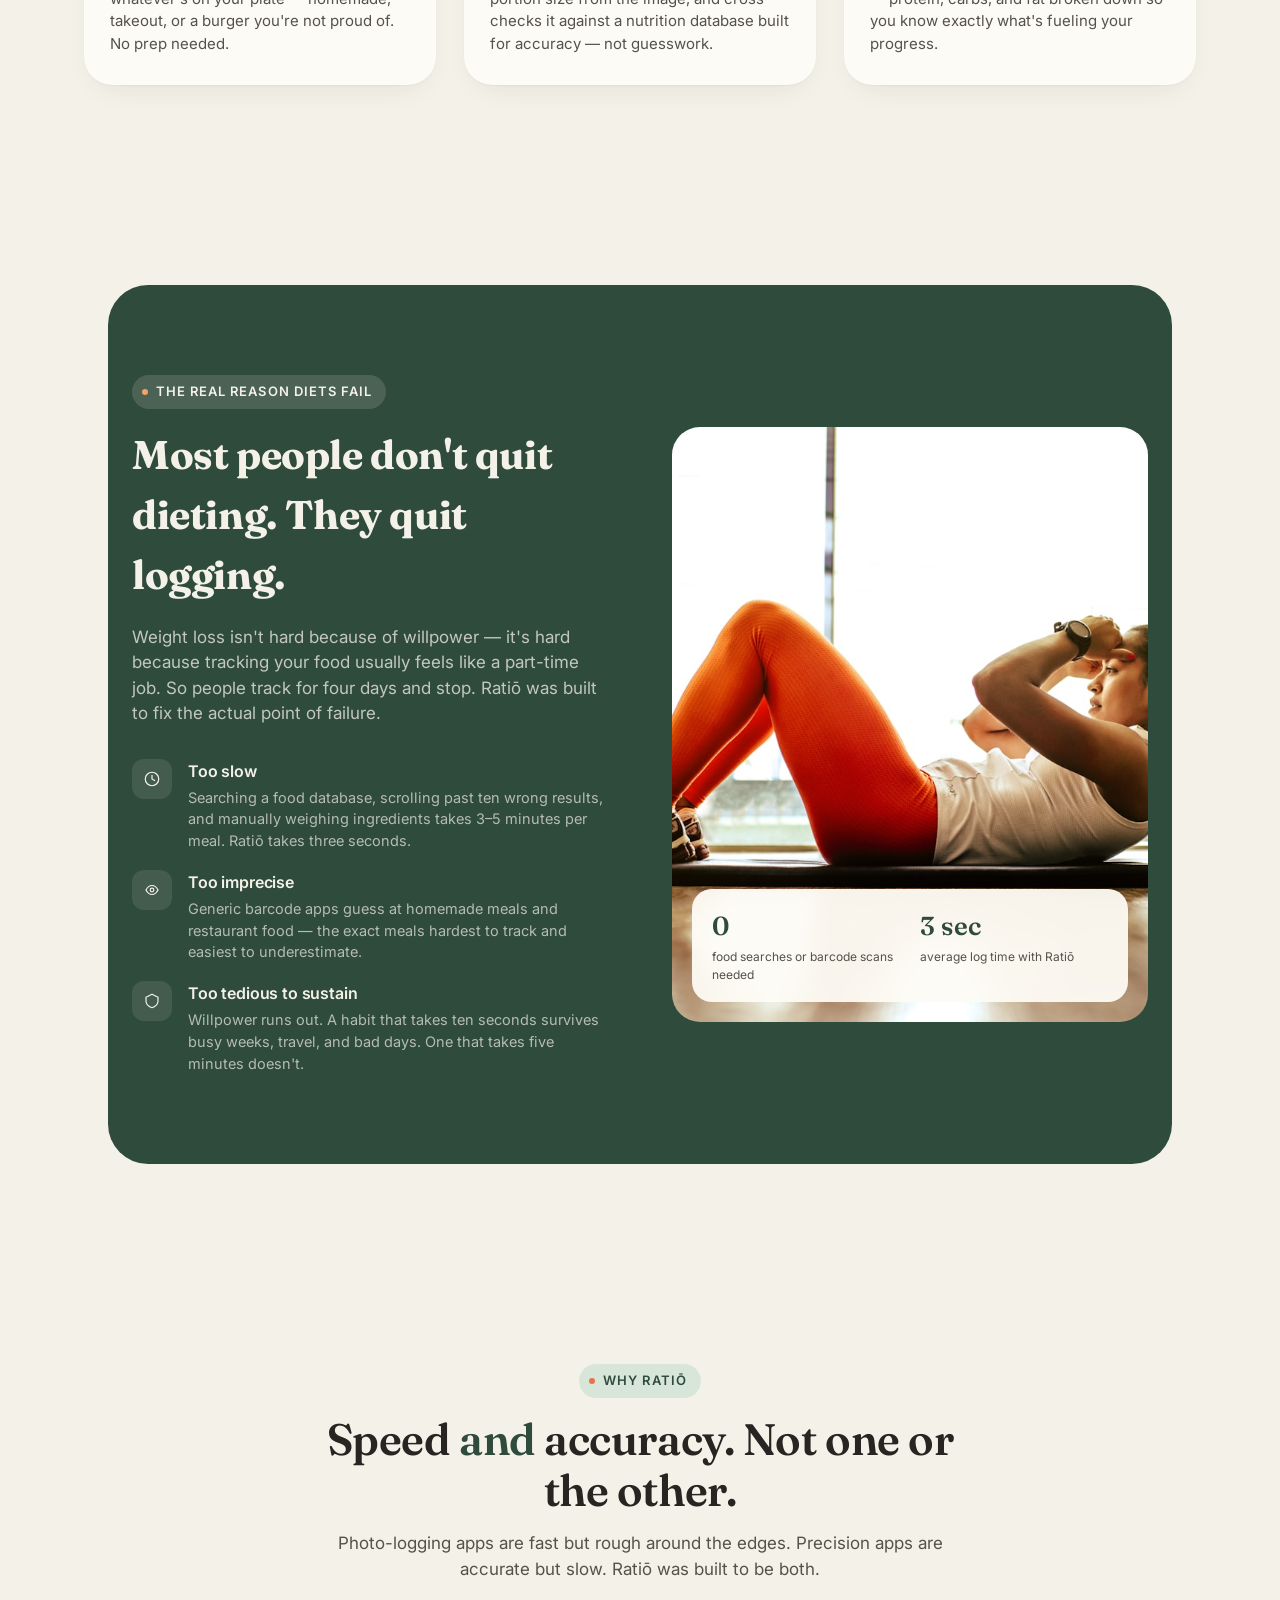
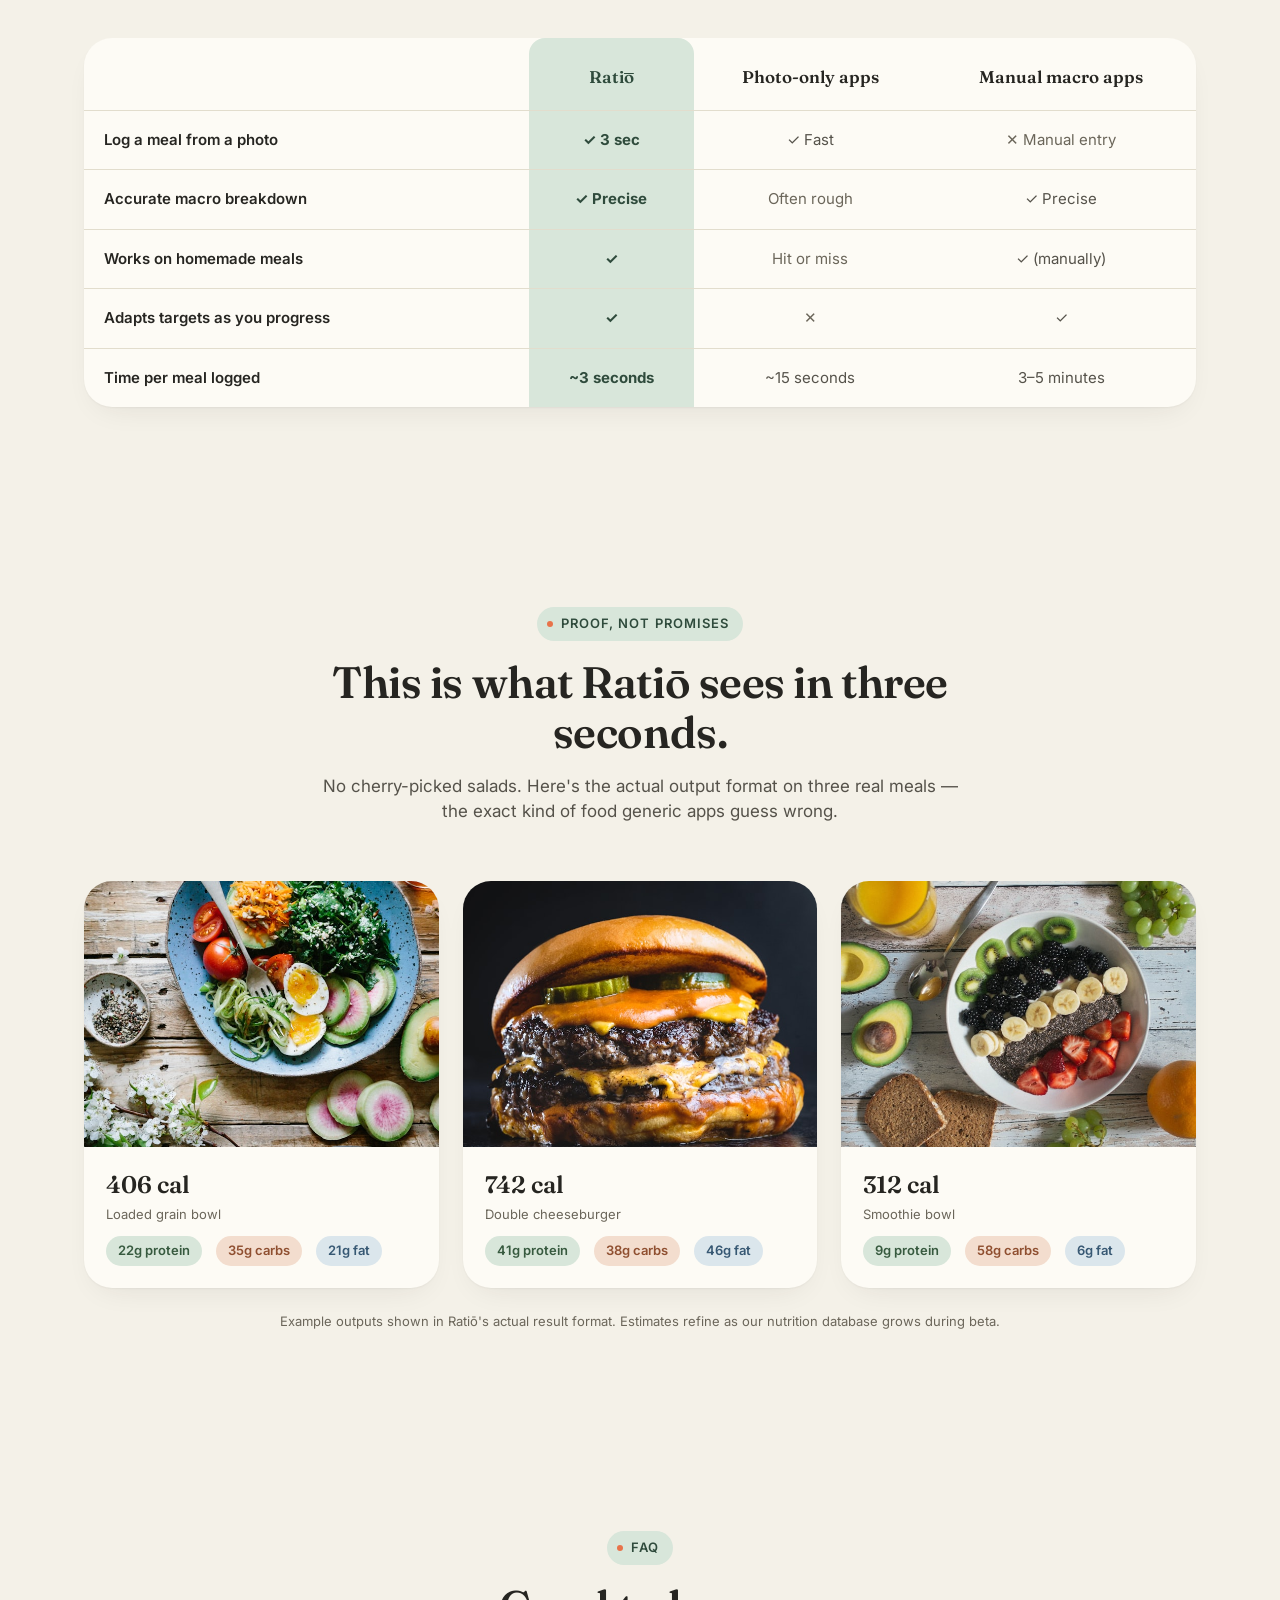
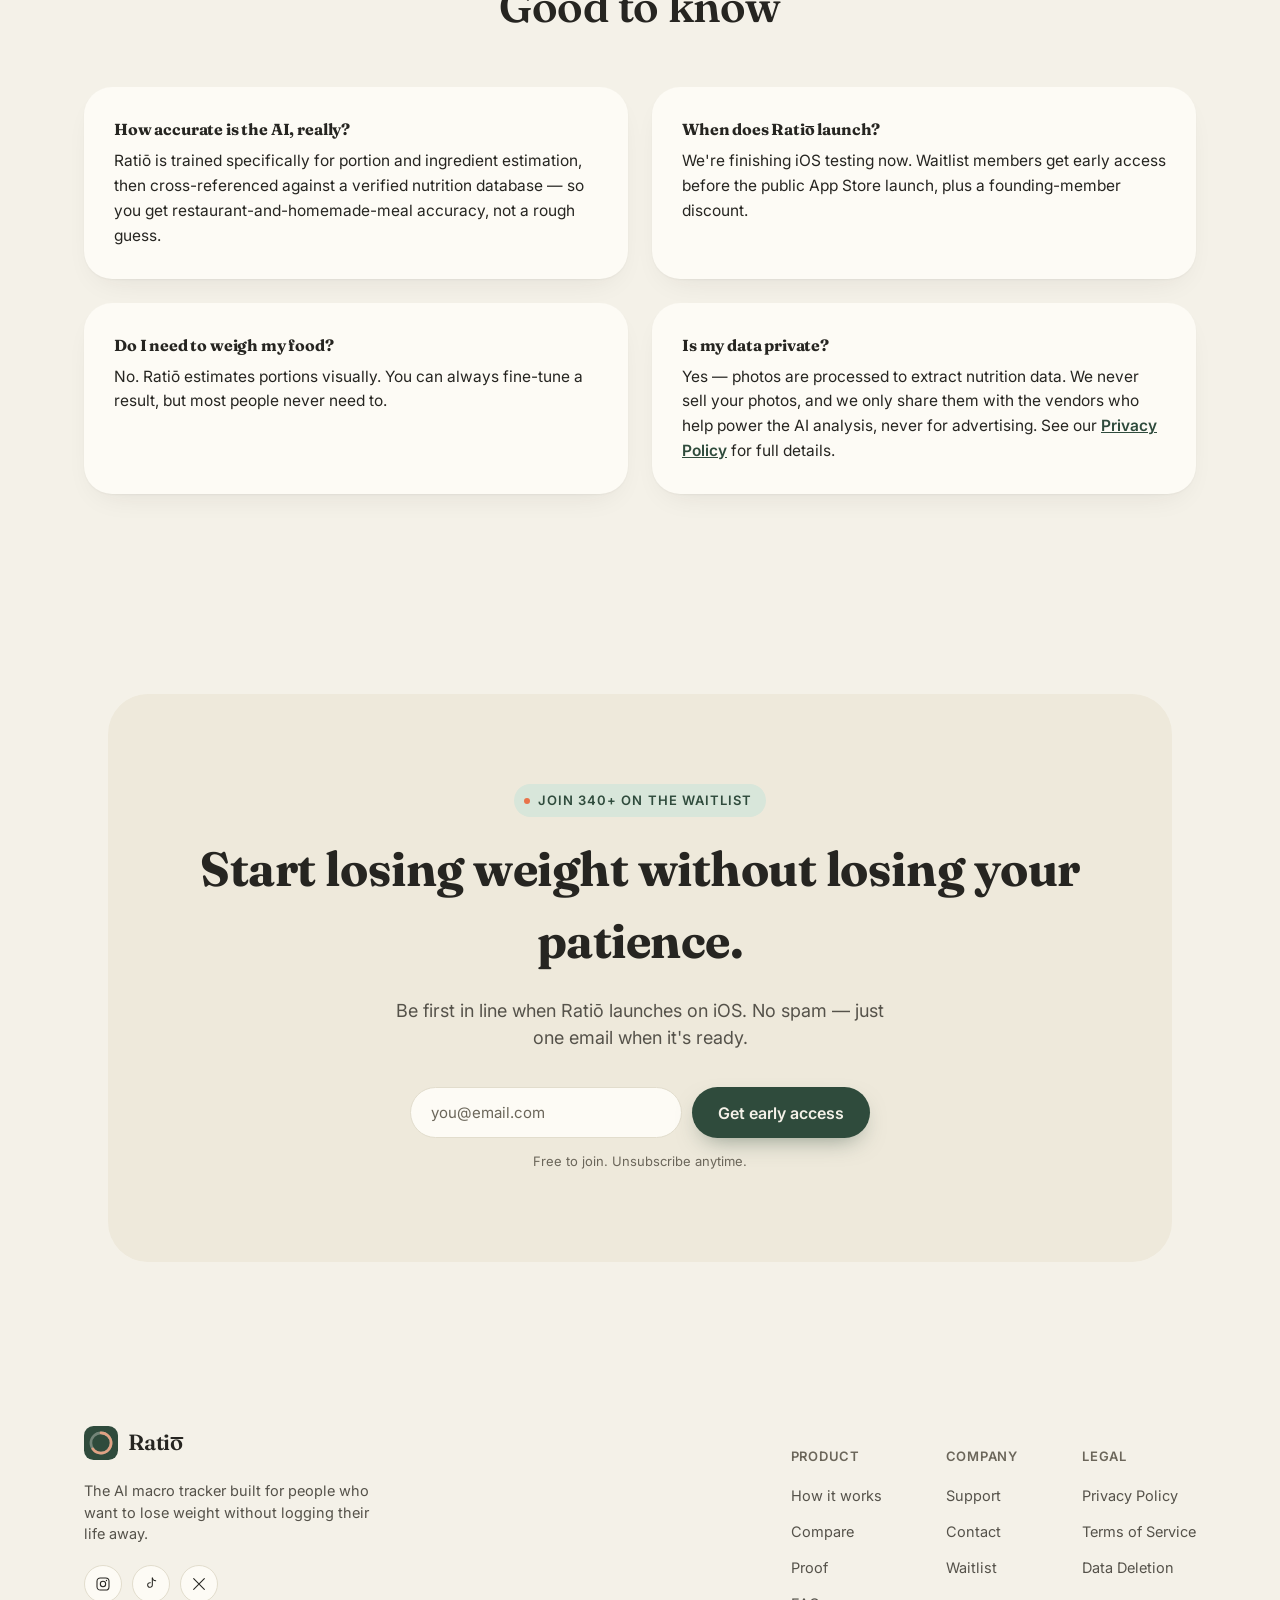
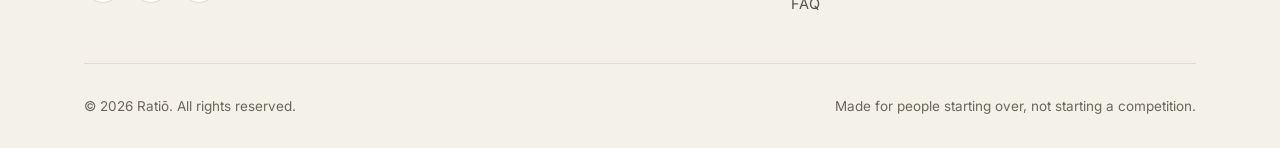
==== commit a8c44551: "Add App Store launch bar to the top of the landing page Ratiō is live on the App Store, so the landi" ====
--- a/index.html
+++ b/index.html
@@ -9,15 +9,15 @@
 <meta property="og:title" content="Ratiō — AI Calorie & Macro Tracking" />
 <meta property="og:description" content="Snap a photo. Get accurate calories and macros in seconds. The tracking app you'll actually stick with." />
 <meta property="og:type" content="website" />
-<meta property="og:url" content="https://ratioapp.com/" />
-<meta property="og:image" content="https://ratioapp.com/assets/img/og-image.jpg" />
+<meta property="og:url" content="https://ratiohealthapp.com/" />
+<meta property="og:image" content="https://ratiohealthapp.com/assets/img/og-image.jpg" />
 <meta property="og:image:width" content="1200" />
 <meta property="og:image:height" content="630" />
 <meta property="og:site_name" content="Ratiō" />
 <meta name="twitter:card" content="summary_large_image" />
 <meta name="twitter:title" content="Ratiō — AI Calorie & Macro Tracking" />
 <meta name="twitter:description" content="Snap a photo. Get accurate calories and macros in seconds. The tracking app you'll actually stick with." />
-<meta name="twitter:image" content="https://ratioapp.com/assets/img/og-image.jpg" />
+<meta name="twitter:image" content="https://ratiohealthapp.com/assets/img/og-image.jpg" />
 
 <meta name="theme-color" content="#f4f1e8" />
 <link rel="icon" href="data:image/svg+xml,%3Csvg xmlns='http://www.w3.org/2000/svg' viewBox='0 0 64 64'%3E%3Crect width='64' height='64' rx='16' fill='%232F4B3C'/%3E%3Ccircle cx='32' cy='32' r='19' fill='none' stroke='%23F4F1E8' stroke-width='5'/%3E%3Ccircle cx='32' cy='32' r='19' fill='none' stroke='%23E0A183' stroke-width='5' stroke-dasharray='60 60' stroke-linecap='round' transform='rotate(-90 32 32)'/%3E%3C/svg%3E" />
@@ -32,6 +32,23 @@
 <link rel="stylesheet" href="styles.css" />
 </head>
 <body>
+
+<a class="launch-bar" href="https://apps.apple.com/us/app/rati%C5%8D-ai-calorie-tracker/id6790632661" target="_blank" rel="noopener" aria-label="Ratiō is now live on the App Store — download the free iPhone app">
+  <span class="wrap launch-bar-inner">
+    <span class="launch-bar-left">
+      <span class="launch-pill"><span class="launch-dot"></span>Now live</span>
+      <span class="launch-copy">
+        <span class="launch-title">Rati<span class="o-mac">o</span> is on the App Store</span>
+        <span class="launch-sub">Free on iPhone — snap a photo, get your calories and macros in seconds.</span>
+      </span>
+    </span>
+    <span class="launch-cta">
+      <svg width="17" height="17" viewBox="0 0 24 24" fill="currentColor" aria-hidden="true"><path d="M17.05 12.53c-.02-2.3 1.88-3.4 1.96-3.45-1.07-1.56-2.73-1.78-3.32-1.8-1.41-.14-2.76.83-3.48.83-.72 0-1.83-.81-3.01-.79-1.55.02-2.98.9-3.78 2.29-1.61 2.8-.41 6.94 1.16 9.21.77 1.11 1.68 2.36 2.88 2.31 1.16-.05 1.6-.75 3-.75s1.79.75 3.01.72c1.24-.02 2.03-1.13 2.79-2.25.88-1.29 1.24-2.54 1.26-2.6-.03-.01-2.42-.93-2.44-3.69M14.8 5.79c.64-.77 1.07-1.85.95-2.92-.92.04-2.03.61-2.69 1.38-.59.68-1.11 1.77-.97 2.82 1.03.08 2.07-.52 2.71-1.28"/></svg>
+      <span>Download free</span>
+      <svg class="launch-arrow" width="16" height="16" viewBox="0 0 24 24" fill="none" aria-hidden="true"><path d="M5 12h13M12 5l7 7-7 7" stroke="currentColor" stroke-width="2.2" stroke-linecap="round" stroke-linejoin="round"/></svg>
+    </span>
+  </span>
+</a>
 
 <header class="nav" id="nav">
   <div class="wrap nav-inner">
--- a/styles.css
+++ b/styles.css
@@ -129,6 +129,121 @@
 .btn-ghost { background: transparent; color: var(--ink); border: 1.5px solid var(--line); }
 .btn-ghost:hover { border-color: var(--green); color: var(--green); }
 .btn-block { width: 100%; }
+
+/* ---------- App Store launch bar ---------- */
+.launch-bar {
+  position: relative;
+  display: block;
+  overflow: hidden;
+  text-decoration: none;
+  isolation: isolate;
+  background: linear-gradient(100deg, #1b3024 0%, var(--green) 44%, #35573f 76%, #486a48 100%);
+  border-bottom: 1px solid rgba(224, 161, 131, 0.34);
+}
+.launch-bar::before {
+  content: "";
+  position: absolute;
+  inset: -70% -12%;
+  z-index: -1;
+  background:
+    radial-gradient(42% 62% at 18% 50%, rgba(224, 161, 131, 0.32), transparent 70%),
+    radial-gradient(38% 60% at 74% 50%, rgba(127, 174, 135, 0.30), transparent 70%);
+  animation: launch-drift 15s ease-in-out infinite alternate;
+}
+@keyframes launch-drift {
+  from { transform: translate3d(-4%, 0, 0) scale(1); }
+  to   { transform: translate3d(4%, 0, 0) scale(1.09); }
+}
+.launch-bar-inner {
+  display: flex;
+  align-items: center;
+  justify-content: center;
+  flex-wrap: wrap;
+  gap: 10px 24px;
+  padding: 14px 24px;
+}
+.launch-bar-left { display: flex; align-items: center; gap: 14px; min-width: 0; }
+.launch-pill {
+  display: inline-flex;
+  align-items: center;
+  gap: 7px;
+  flex-shrink: 0;
+  padding: 5px 12px;
+  border-radius: var(--radius-pill);
+  background: rgba(244, 241, 232, 0.14);
+  border: 1px solid rgba(244, 241, 232, 0.3);
+  color: #fff;
+  font-size: 11.5px;
+  font-weight: 800;
+  letter-spacing: 0.12em;
+  text-transform: uppercase;
+  white-space: nowrap;
+}
+.launch-dot {
+  width: 7px; height: 7px;
+  border-radius: 50%;
+  background: #7fe6a1;
+  animation: launch-pulse 2s infinite;
+}
+@keyframes launch-pulse {
+  0%   { box-shadow: 0 0 0 0 rgba(127, 230, 161, 0.75); }
+  70%  { box-shadow: 0 0 0 9px rgba(127, 230, 161, 0); }
+  100% { box-shadow: 0 0 0 0 rgba(127, 230, 161, 0); }
+}
+.launch-copy { display: flex; flex-direction: column; line-height: 1.25; min-width: 0; }
+.launch-title {
+  font-family: "Fraunces", Georgia, serif;
+  font-size: clamp(17px, 2.1vw, 21px);
+  font-weight: 600;
+  color: #fff;
+  letter-spacing: -0.01em;
+}
+.launch-sub {
+  margin-top: 2px;
+  font-size: 12.5px;
+  font-weight: 500;
+  color: rgba(244, 241, 232, 0.8);
+}
+.launch-cta {
+  position: relative;
+  overflow: hidden;
+  display: inline-flex;
+  align-items: center;
+  gap: 9px;
+  flex-shrink: 0;
+  padding: 13px 26px;
+  border-radius: var(--radius-pill);
+  background: var(--cream);
+  color: var(--green-dark);
+  font-size: 15px;
+  font-weight: 800;
+  letter-spacing: -0.01em;
+  white-space: nowrap;
+  box-shadow: 0 6px 20px -6px rgba(0, 0, 0, 0.45);
+  transition: transform 0.25s var(--ease), box-shadow 0.25s var(--ease), background 0.25s ease;
+}
+.launch-cta::after {
+  content: "";
+  position: absolute;
+  top: 0; bottom: 0;
+  width: 42%;
+  background: linear-gradient(100deg, transparent, rgba(255, 255, 255, 0.9), transparent);
+  transform: translateX(-190%) skewX(-18deg);
+  animation: launch-shimmer 3.8s ease-in-out 1.4s infinite;
+}
+@keyframes launch-shimmer {
+  0%       { transform: translateX(-190%) skewX(-18deg); }
+  55%,100% { transform: translateX(330%) skewX(-18deg); }
+}
+.launch-cta > svg, .launch-cta > span { position: relative; z-index: 1; }
+.launch-arrow { transition: transform 0.25s var(--ease); }
+.launch-bar:hover .launch-cta {
+  transform: translateY(-2px);
+  background: #fff;
+  box-shadow: 0 13px 28px -8px rgba(0, 0, 0, 0.55);
+}
+.launch-bar:hover .launch-arrow { transform: translateX(3px); }
+.launch-bar:focus-visible { outline: 3px solid var(--peach); outline-offset: -3px; }
 
 /* ---------- Nav ---------- */
 .nav {
@@ -784,6 +899,13 @@
   }
 }
 
+@media (max-width: 860px) {
+  .launch-bar-inner { flex-direction: column; gap: 12px; padding: 13px 20px; text-align: center; }
+  .launch-bar-left { flex-direction: column; gap: 9px; }
+  .launch-copy { align-items: center; }
+  .launch-cta { width: 100%; max-width: 330px; justify-content: center; padding: 14px 22px; }
+}
+
 @media (max-width: 720px) {
   .snap-badge.top { left: 4px; top: 24px; font-size: 12px; padding: 8px 12px; }
   .snap-badge.bottom { right: 4px; bottom: 48px; font-size: 12px; padding: 8px 12px; }
